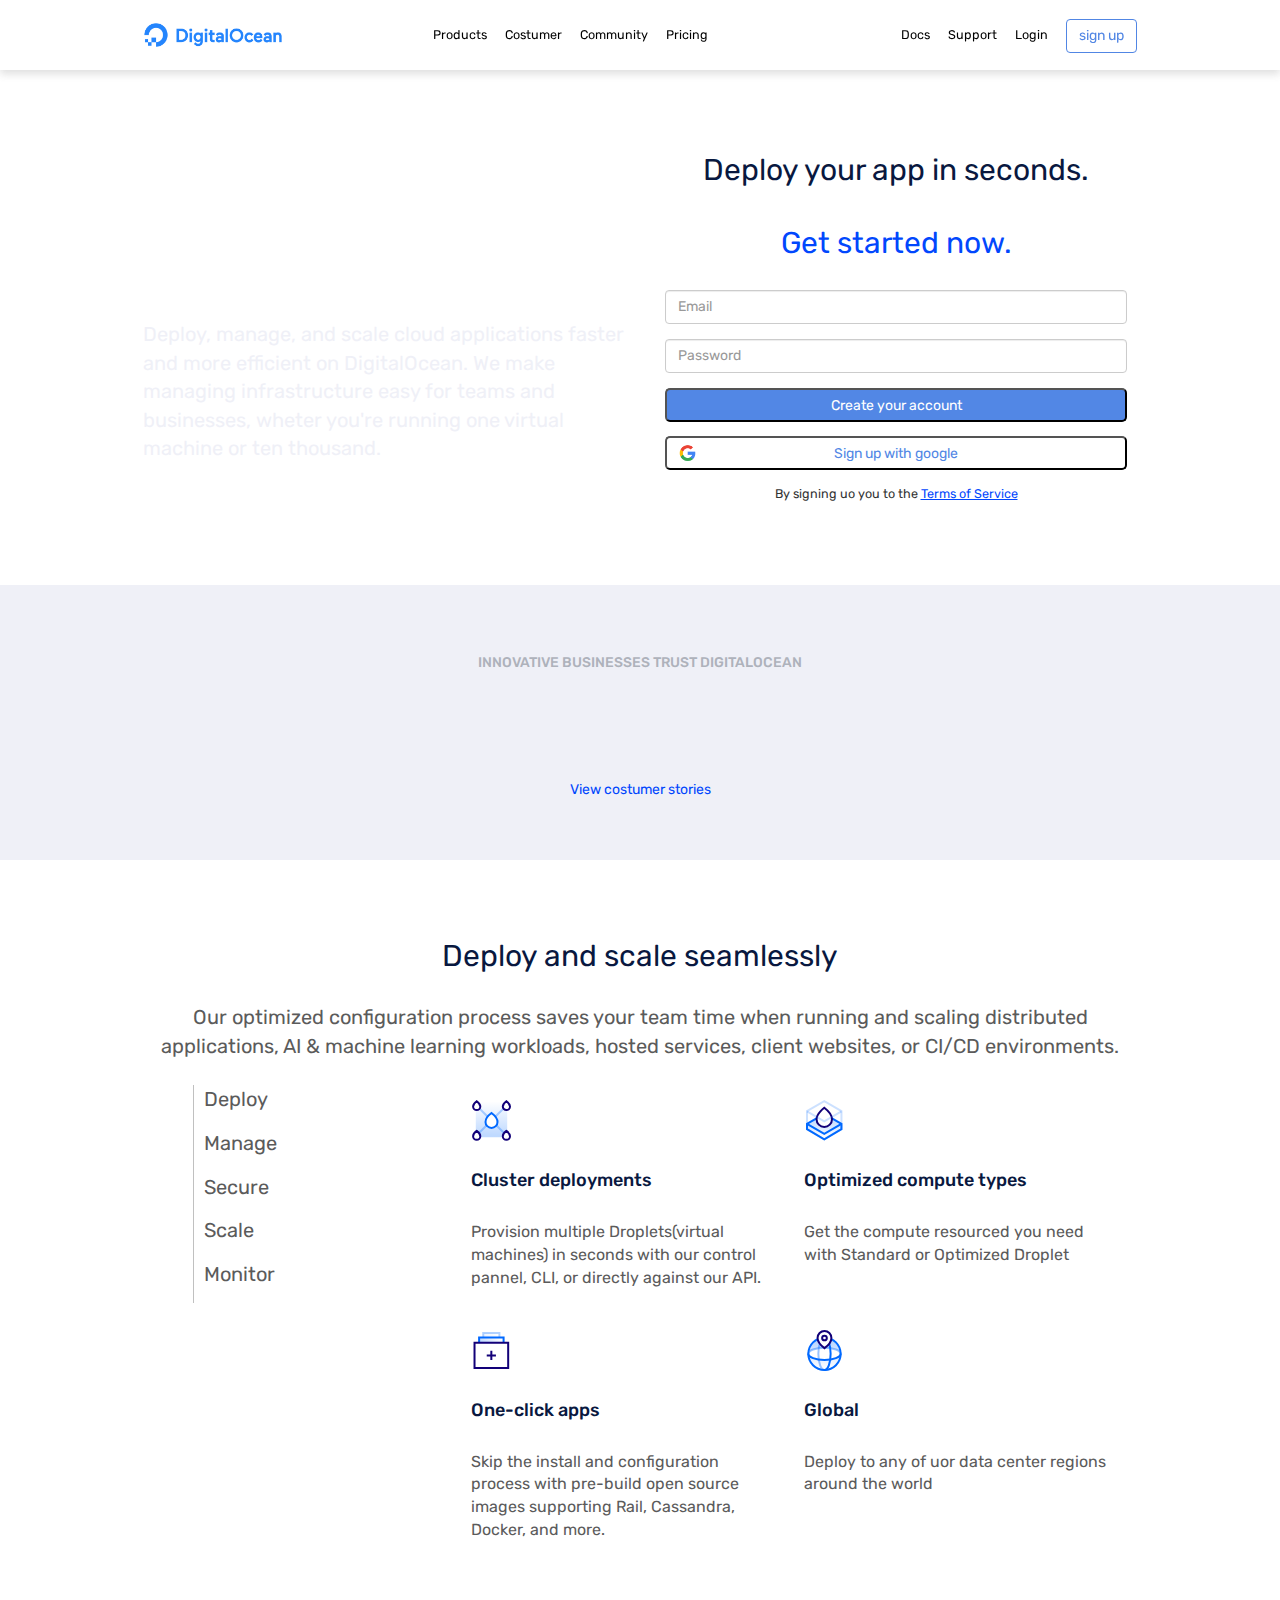
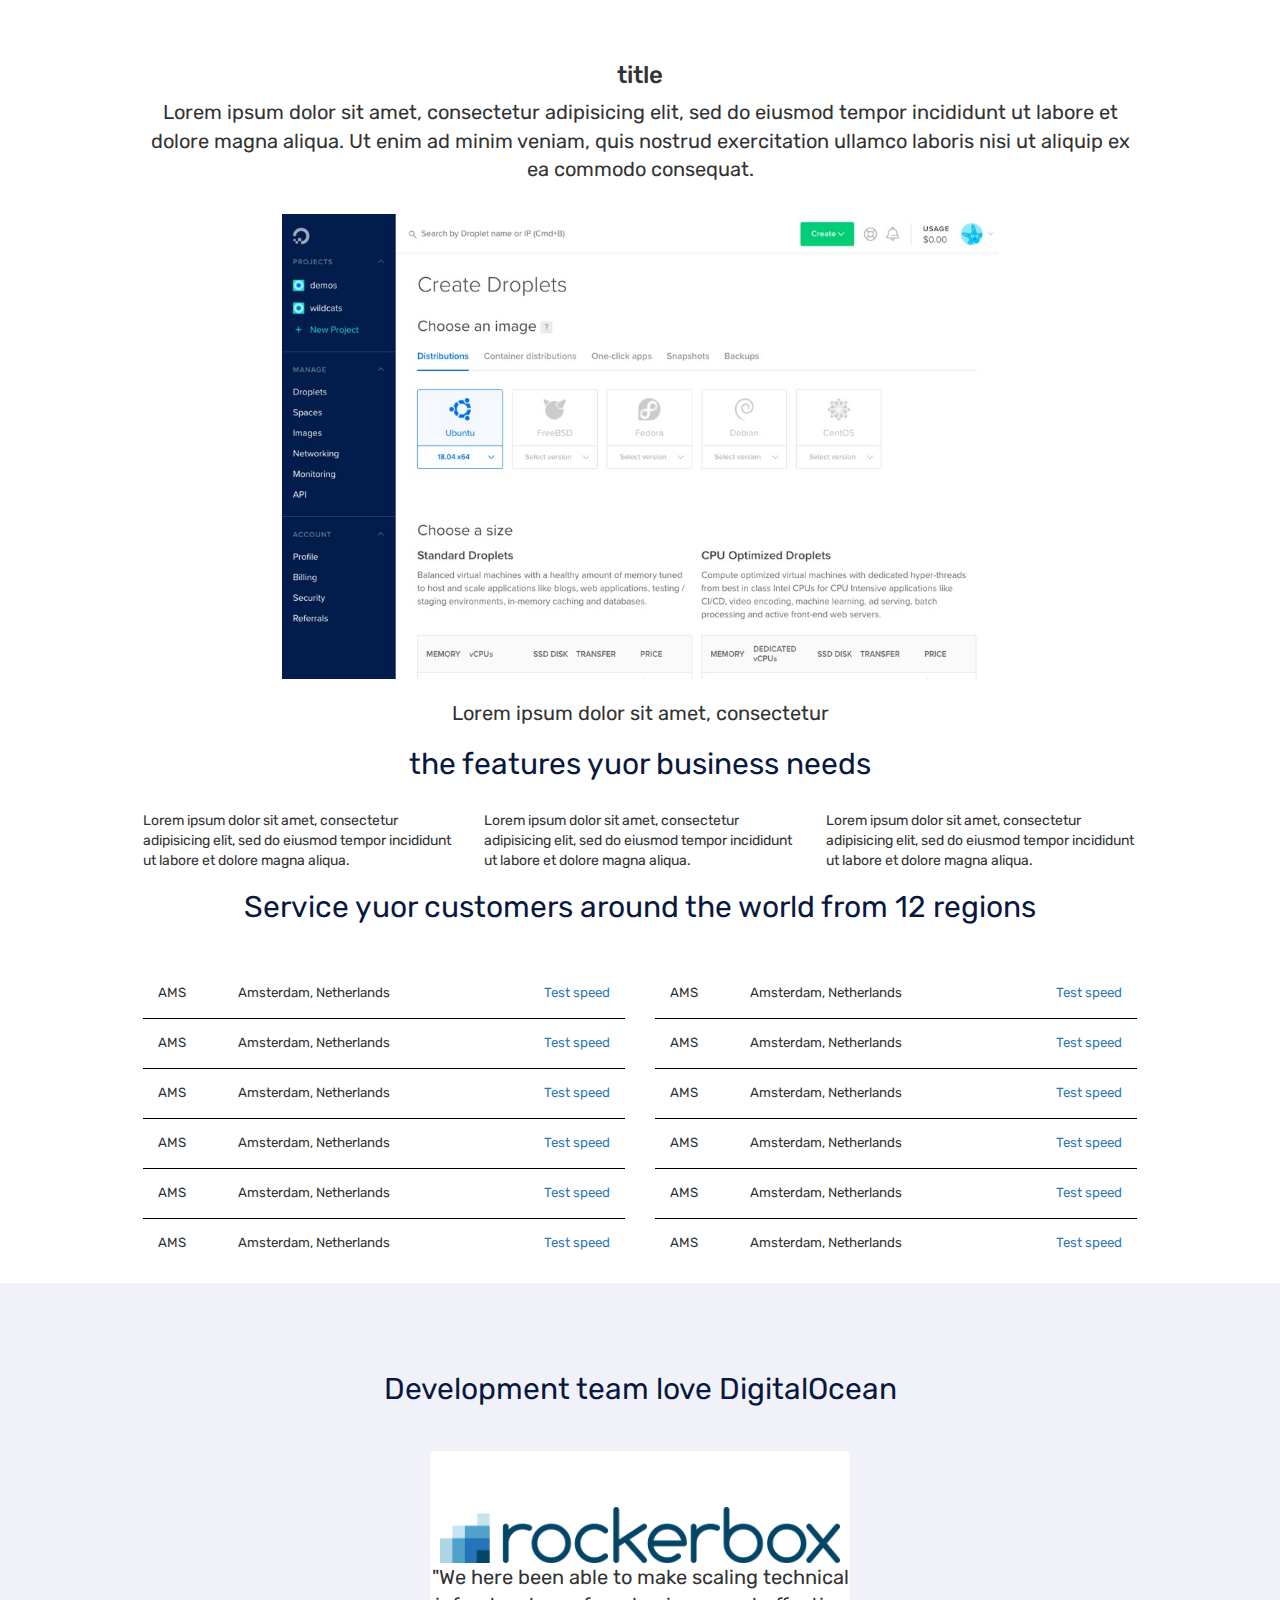
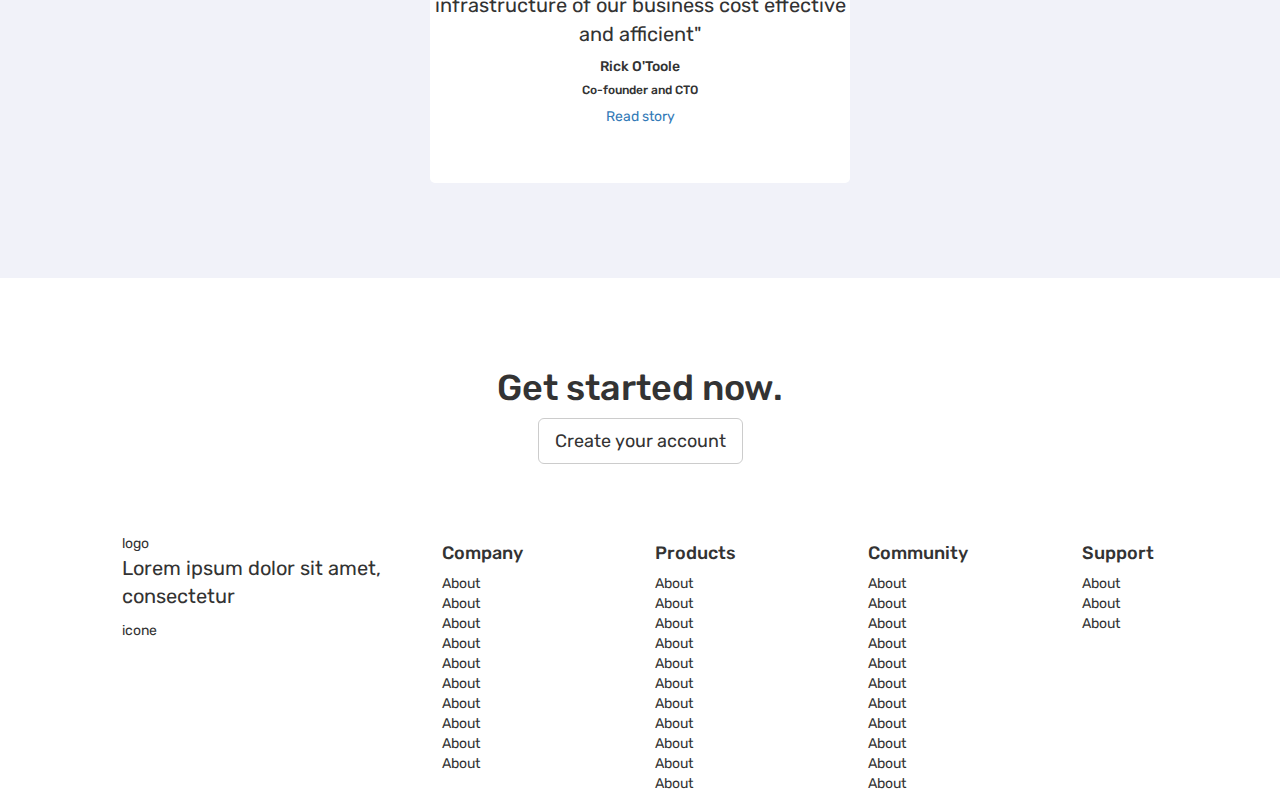
==== index.html @ 8aaf8470 "deployDef" ====
<!DOCTYPE html>
<html lang="en" dir="ltr">
  <head>
    <meta charset="utf-8">

    <!-- bootstrap -->
    <link rel="stylesheet" href="https://maxcdn.bootstrapcdn.com/bootstrap/3.3.7/css/bootstrap.min.css" integrity="sha384-BVYiiSIFeK1dGmJRAkycuHAHRg32OmUcww7on3RYdg4Va+PmSTsz/K68vbdEjh4u" crossorigin="anonymous">
    <!-- query -->
    <meta name="viewport" content="width=device-width, initial-scale=1.0">
    <!-- font -->
    <link href="https://fonts.googleapis.com/css?family=Rubik:400,500,700&display=swap" rel="stylesheet">

    <!-- font-awesom -->
    <link rel="stylesheet" href="https://cdnjs.cloudflare.com/ajax/libs/font-awesome/5.11.2/css/all.css" integrity="sha256-46qynGAkLSFpVbEBog43gvNhfrOj+BmwXdxFgVK/Kvc=" crossorigin="anonymous" />
    <!-- style -->
    <link rel="stylesheet" href="css/style.css">
    <title></title>
  </head>
  <body>

    <!-- header -->
    <header>

      <!-- navbar -->
      <div id="navbar" class="fix_navbar">
        <div class="container-fluid wrapper_lg_70">
        <div class="row nav">
          <div class="col-xs-6 col-md-2">
            <img src="img/logo.png" alt="">
          </div>
          <div class="col-xs-6 col-md-10 nav_burger">
            <div class="row">
              <div class="col-md-7 ul_left">
                <ul class="visible-md visible-lg">
                  <li><a href="">products </a><i class="fas fa-chevron-down"></i></li>
                  <li><a href="">costumer</a></li>
                  <li><a href="">community </a><i class="fas fa-chevron-down"></i></li>
                  <li><a href="">pricing</a></li>
                </ul>
              </div>
              <div class="col-lg-5 ul_right">
                <p class="hidden-md hidden-lg"><i class="fas fa-bars bars"></i></p>
                <ul class="visible-md visible-lg">
                  <li><a href="">docs</a></li>
                  <li><a href="">support </a><i class="fas fa-chevron-down"></i></li>
                  <li><a href="">login</a></li>
                  <li><button type="button" class="btn btn-default btn_nav">sign up</button></li>
                </ul>
              </div>
            </div>

          </div>
        </div>
        </div>
      </div>
      <!-- /navbar -->

      <!-- header jumbo -->
      <div id="header_top" class="jumbo">
        <div class="container-fluid wrapper_lg_70">
          <div class="row">
            <div class="col-xs-9 col-sm-6 col-lg-6 padding_10 jumbo_title">
              <h1>The simplest cloud platform for development & teams</h1>
              <p>Deploy, manage, and scale cloud applications faster and more efficient on DigitalOcean. We make managing infrastructure easy for teams and businesses, wheter you're running one virtual machine or ten thousand.</p>
            </div>
            <div class="col-xs-12 col-sm-6 col-lg-6 padding_10 jumbo_form">
              <div class="form_jumbo">
                <h2>Deploy your app in seconds.</h2>
                <h2>Get started now.</h2>
                <div class="form-group">
                  <input type="text" class="form-control" id="exampleInputEmail1" placeholder="Email">
                </div>
                <div class="form-group">
                  <input type="text" class="form-control" id="exampleInputPassword1" placeholder="Password">
                </div>
                <button type="button" class="btn_my_blue">Create your account</button>
                <button type="button" class="btn_my_white"> <img src="img/google-icon.png" alt="">Sign up with google</button>
                <p>By signing uo you to the <a href="">Terms of Service</a></p>
              </div>

              </div>
            </div>
          </div>
        </div>
      </div>
      <!-- /header jumbo -->

      <!-- header bottom -->
      <div id="header_bottom" class="header_b">
        <h5>innovative businesses trust digitalocean</h5>
        <div class="container-fluid wrapper_lg_70 header_b_loghi">
          <div class="row">
            <div class="col-xs-6 col-sm-2 img_logo"><img src="https://www.digitalocean.com/assets/media/homepage/logos/docker-bab60eeb.png" alt=""></div>
            <div class="col-xs-6 col-sm-2 img_logo"><img src="https://www.digitalocean.com/assets/media/homepage/logos/gitlab-166e2067.png" alt=""></div>
            <div class="col-xs-6 col-sm-2 img_logo"><img src="https://www.digitalocean.com/assets/media/homepage/logos/slack-e20293da.png" alt=""></div>
            <div class="col-xs-6 col-sm-2 img_logo"><img src="https://www.digitalocean.com/assets/media/homepage/logos/hashicorp-4431df79.png" alt=""></div>
            <div class="col-xs-6 col-sm-2 img_logo"><img src="https://www.digitalocean.com/assets/media/homepage/logos/wework-be6eab32.png" alt=""></div>
            <div class="col-xs-6 col-sm-2 img_logo"><img src="https://www.digitalocean.com/assets/media/homepage/logos/splunk-06b17d75.png" alt=""></div>
          </div>
        </div>
        <a href="">View costumer stories </a><i class="fas fa-chevron-right"></i>
      </div>
    </header>
    <!-- /header bottom -->
    <!-- /header -->

    <!-- main -->
    <main>

      <!-- deploy -->
      <section id="deploy" class="box_deploy wrapper_lg_70">
        <div class="title_deploy">
          <h2>Deploy and scale seamlessly</h2>
          <p>Our optimized configuration process saves your team time when running and scaling distributed applications, AI & machine learning workloads, hosted services, client websites, or CI/CD environments.</p>
        </div>
        <div class="container_my_all">
          <div class="float_icons_list">
            <ul>
              <li><a href="">Deploy</a></li>
              <li><a href="">Manage</a></li>
              <li><a href="">Secure</a></li>
              <li><a href="">Scale</a></li>
              <li><a href="">Monitor</a></li>
            </ul>
          </div>
          <div class="float_icons_right">
            <div class="container_my_all">
              <div class="col-xs-12 col-sm-6 col-md-6 icons_right">
                <img src="img/cluster-deploy.svg" alt="">
                <h4>Cluster deployments</h4>
                <p>Provision multiple Droplets(virtual machines) in seconds with our control pannel, CLI, or directly against our API.</p>
              </div>
              <div class="col-xs-12 col-sm-6 col-md-6 icons_right">
                <img src="img/optimized-compute.svg" alt="">
                <h4>Optimized compute types</h4>
                <p>Get the compute resourced you need with Standard or Optimized Droplet</p>
              </div>
            </div>
            <div class="container_my_all">
              <div class="col-xs-12 col-sm-6 col-md- icons_right">
                <img src="img/one-click.svg" alt="">
                <h4>One-click apps</h4>
                <p>Skip the install and configuration process with pre-build open source images supporting Rail, Cassandra, Docker, and more.</p>
              </div>
              <div class="col-xs-12 col-sm-6 col-md-6 icons_right">
                <img src="img/global.svg" alt="">
                <h4>Global</h4>
                <p>Deploy to any of uor data center regions around the world</p>
              </div>
            </div>

          </div>
        </div>
      </section>
      <!-- /deploy -->

      <!-- designed -->
      <section id="designed" class="box_designed wrapper_lg_70">
        <div class="title_designed">
          <h3>title</h3>
          <p>Lorem ipsum dolor sit amet, consectetur adipisicing elit, sed do eiusmod tempor incididunt ut labore et dolore magna aliqua. Ut enim ad minim veniam, quis nostrud exercitation ullamco laboris nisi ut aliquip ex ea commodo consequat.</p>
        </div>
        <div class="img_designed">
          <img src="img/screenshot-create-droplet-12336b41.jpg" alt="">
          <p>Lorem ipsum dolor sit amet, consectetur</p>
          <ul>
            <li><a href="#"><i class="far fa-circle coursor_none"></i>
              <i class="fas fa-circle coursor"></i></a></li>
            <li><a href="#"><i class="far fa-circle"></a></i></li>
            <li><a href="#"><i class="far fa-circle"></a></i></li>
            <li><a href="#"><i class="far fa-circle"></a></i></li>
          </ul>
        </div>
      </section>
      <!-- /designed -->

      <!-- features -->
      <section id="features" class="box_features">
        <div class="title_features">
          <h2>the features yuor business needs</h2>
        </div>
        <div class="container-fluid">
          <div class="row">
            <div class="col-xs-12 col-sm-4">Lorem ipsum dolor sit amet, consectetur adipisicing elit, sed do eiusmod tempor incididunt ut labore et dolore magna aliqua.</div>
            <div class="col-xs-12 col-sm-4">Lorem ipsum dolor sit amet, consectetur adipisicing elit, sed do eiusmod tempor incididunt ut labore et dolore magna aliqua.</div>
            <div class="col-xs-12 col-sm-4">Lorem ipsum dolor sit amet, consectetur adipisicing elit, sed do eiusmod tempor incididunt ut labore et dolore magna aliqua.</div>
          </div>
        </div>

      </section>
      <!-- /features -->

      <!-- service -->
      <section id="service" class="box_service">
        <div class="title_service">
          <h2>Service yuor customers around the world from 12 regions</h2>
        </div>
        <div class="container-fluid">
          <div class="row">
            <div class="col-xs-12 col-md-6 list_service">
              <div class="row country">
                <div class="col-xs-2">AMS</div>
                <div class="col-xs-5 col-md-6">Amsterdam, Netherlands</div>
                <div class="col-xs-5 col-md-4 text-right"><a href="">Test speed <i class="fas fa-chevron-right"></i></a></div>
              </div>
              <div class="row country">
                <div class="col-xs-2">AMS</div>
                <div class="col-xs-5 col-md-6">Amsterdam, Netherlands</div>
                <div class="col-xs-5 col-md-4 text-right"><a href="">Test speed <i class="fas fa-chevron-right"></i></a></div>
              </div>
              <div class="row country">
                <div class="col-xs-2">AMS</div>
                <div class="col-xs-5 col-md-6">Amsterdam, Netherlands</div>
                <div class="col-xs-5 col-md-4 text-right"><a href="">Test speed <i class="fas fa-chevron-right"></i></a></div>
              </div>
              <div class="row country">
                <div class="col-xs-2">AMS</div>
                <div class="col-xs-5 col-md-6">Amsterdam, Netherlands</div>
                <div class="col-xs-5 col-md-4 text-right"><a href="">Test speed <i class="fas fa-chevron-right"></i></a></div>
              </div>
              <div class="row country">
                <div class="col-xs-2">AMS</div>
                <div class="col-xs-5 col-md-6">Amsterdam, Netherlands</div>
                <div class="col-xs-5 col-md-4 text-right"><a href="">Test speed <i class="fas fa-chevron-right"></i></a></div>
              </div>
              <div class="row country">
                <div class="col-xs-2">AMS</div>
                <div class="col-xs-5 col-md-6">Amsterdam, Netherlands</div>
                <div class="col-xs-5 col-md-4 text-right"><a href="">Test speed <i class="fas fa-chevron-right"></i></a></div>
              </div>
            </div>
            <div class="col-xs-12 col-md-6 list_service">
              <div class="row country">
                <div class="col-xs-2">AMS</div>
                <div class="col-xs-5 col-md-6">Amsterdam, Netherlands</div>
                <div class="col-xs-5 col-md-4 text-right"><a href="">Test speed <i class="fas fa-chevron-right"></i></a></div>
              </div>
              <div class="row country">
                <div class="col-xs-2">AMS</div>
                <div class="col-xs-5 col-md-6">Amsterdam, Netherlands</div>
                <div class="col-xs-5 col-md-4 text-right"><a href="">Test speed <i class="fas fa-chevron-right"></i></a></div>
              </div>
              <div class="row country">
                <div class="col-xs-2">AMS</div>
                <div class="col-xs-5 col-md-6">Amsterdam, Netherlands</div>
                <div class="col-xs-5 col-md-4 text-right"><a href="">Test speed <i class="fas fa-chevron-right"></i></a></div>
              </div>
              <div class="row country">
                <div class="col-xs-2">AMS</div>
                <div class="col-xs-5 col-md-6">Amsterdam, Netherlands</div>
                <div class="col-xs-5 col-md-4 text-right"><a href="">Test speed <i class="fas fa-chevron-right"></i></a></div>
              </div>
              <div class="row country">
                <div class="col-xs-2">AMS</div>
                <div class="col-xs-5 col-md-6">Amsterdam, Netherlands</div>
                <div class="col-xs-5 col-md-4 text-right"><a href="">Test speed <i class="fas fa-chevron-right"></i></a></div>
              </div>
              <div class="row country">
                <div class="col-xs-2">AMS</div>
                <div class="col-xs-5 col-md-6">Amsterdam, Netherlands</div>
                <div class="col-xs-5 col-md-4 text-right"><a href="">Test speed <i class="fas fa-chevron-right"></i></a></div>
              </div>
            </div>
        </div>
      </section>
      <!-- /features -->

      <!-- development -->
      <section id="development" class="box_development">
        <div class="title_development">
          <h2>Development team love DigitalOcean</h2>
        </div>
        <div class="container_my_all rocker">
          <div class="box_rocker">
            <img src="img/rockerbox-logo.png" alt="">
            <p>"We here been able to make scaling technical infrastructure of our business cost effective and afficient"</p>
            <h5>Rick O'Toole</h5>
            <h6>Co-founder and CTO</h6>
            <a href="">Read story <i class="fas fa-chevron-right"></i></a>
          </div>
          <ul>
            <li><a href="#"><i class="far fa-circle coursor_none"></i>
              <i class="fas fa-circle coursor"></i></a></li>
            <li><a href="#"><i class="far fa-circle"></a></i></li>
            <li><a href="#"><i class="far fa-circle"></a></i></li>
          </ul>
        </div>
      </section>
      <!-- /development -->

      <!-- get -->
      <section id="get" class="box_get">
        <h1>Get started now.</h1>
        <button type="button" class="btn btn-default btn-lg">Create your account</button>
      </section>
      <!-- /get -->
    </main>
    <!-- /main -->
    <footer id="footer">
      <div class="container-fluid">
        <div class="row footer_list">
          <div class="col-xs-12 col-md-3 col-md-offset-1">
            logo
            <p>Lorem ipsum dolor sit amet, <br>consectetur</p>
            icone
          </div>
          <div class="col-xs-12 col-sm-6 col-md-2">
            <h4>company</h4>
            <ul>
              <li>About</li>
              <li>About</li>
              <li>About</li>
              <li>About</li>
              <li>About</li>
              <li>About</li>
              <li>About</li>
              <li>About</li>
              <li>About</li>
              <li>About</li>
            </ul>
          </div>
          <div class="col-xs-12 col-sm-6 col-md-2">
            <h4>products</h4>
            <ul>
              <li>About</li>
              <li>About</li>
              <li>About</li>
              <li>About</li>
              <li>About</li>
              <li>About</li>
              <li>About</li>
              <li>About</li>
              <li>About</li>
              <li>About</li>
              <li>About</li>
            </ul>
          </div>
          <div class="col-xs-12 col-sm-6 col-md-2">
            <h4>community</h4>
            <ul>
              <li>About</li>
              <li>About</li>
              <li>About</li>
              <li>About</li>
              <li>About</li>
              <li>About</li>
              <li>About</li>
              <li>About</li>
              <li>About</li>
              <li>About</li>
              <li>About</li>
            </ul>
          </div>
          <div class="col-xs-12 col-sm-6 col-md-2">
            <h4>support</h4>
            <ul>
              <li>About</li>
              <li>About</li>
              <li>About</li>

            </ul>
          </div>
        </div>
      </div>


    </footer>
    <!-- /footer -->



  </body>
</html>
---- css/style.css ----
body {
  margin-top: 70px;
  font-family: Rubik;
}
h2 {
  padding-bottom: 20px;
  font-weight: 400;
  color: #09183f;
}
p {
  font-size: 1.429em;
}
a:hover {
  text-decoration: none;
}
[class*="title_"] {
  padding: 0 15px;
  text-align: center;
}
.container_my_all {
  width: 100%;
  padding: 15px;
}
.container_my_all::after {
  content: '';
  display: table;
  clear: both;
}
[class*="float_"]{
  float: left;
}
ul {
  list-style: none;
}
.
input[type=text]:focus {
  box-shadow: none;
}
button[type=button]:focus {
  box-shadow: none;
  outline: none;
}
[class*="btn_my_"] {
  width: 100%;
  height: 2.429em;
  margin-bottom: 1.071em;
  padding: 0.429em 0.857em;
  border-radius: 0.357em;
  background-color: yellow;
}

/* navbar */
.fix_navbar {
  position: fixed;
  width: 100%;
  top: 0;
  right: 0;
  height: 70px;
  line-height: 70px;
  z-index: 7;
  background-color: #ffffff;
  box-shadow: 0px 4px 8px 0px rgba(97,97,97,0.2);
}
.nav img {
  width: 10em;
}
.nav_burger {
  text-align: right;
  font-size: 0.9em;
}

.ul_left {
  text-align: center;
}
.ul_right .bars {
  vertical-align: middle;
  font-size: 2em;
  color: #5186e4;
}
.ul_right ul {
  padding-left: 0px;
  text-align: right;
}
.nav_burger ul li {
  display: inline;
  padding-left: 10px;
  text-transform: capitalize;
  color: #000;
}
.nav_burger ul li a {
  padding-right: 5px;
  color: #000;
}
.nav_burger ul li a:hover {
  color: #5186e4;
}
.btn_nav {
  border: 1px solid #5186e4;
  color: #5186e4;
}
.btn_nav:hover {
  border: 1px solid #5186e4;
  background-color: #5186e4;
  color: #fff;
}

/* jumbo */
.jumbo {
  margin-top: 70px;
  padding: 4.286em 0;
  background-image: url(https://www.digitalocean.com/assets/media/homepage/bg-home-1-d54581d7.jpg);
  background-size: cover;
  background-repeat: no-repeat;
  background-repeat: none;
}
.jumbo_title {
  padding: 2em 1.071em;
}
.jumbo_title h1 {
  font-size: 2.857em;
  font-weight: 700;
  color: #fff;
}
.jumbo_title p {
  color: #eff0f7;
}
.form_jumbo {
  width: 100%;
  margin: 0 auto;
  padding: 0.250em 0.714em;
  border-radius: 0.357em;
  background-color: #fff;
  text-align: center;
}
.form_jumbo h2:nth-child(2) {
  color: #0147fd;
}
.btn_my_blue {
  background-color: #5287e5;
  color: #FFF;
}
.btn_my_white {
  position: relative;
  background-color: #FFF;
  color: #5287e5;
}
.btn_my_white img {
  position: absolute;
  width: 1.2em;
  top: 50%;
  left: 0;
  transform: translateY(-50%);
  margin-left: 0.857em;
}
.form_jumbo p {
  margin-bottom: 1.429em;
  font-size: 0.9em;
}
.form_jumbo p a {
  color: #0147fd;
  text-decoration: underline;
}
.form_jumbo p a:hover {
  color: #09183f;
}

/* header bottom */
.header_b {
  padding: 60px 0;
  text-align: center;
  background-color: #eff0f7;
}
.header_b h5 {
  text-transform: uppercase;
  color: #aeb2bb;
}
.header_b i {
  font-size: 0.9em;
  color: #0147fd;
}
.header_b a {
  color: #0147fd;
}
.header_b_loghi .img_logo{
  line-height: 100px;
  vertical-align: middle;
}
.header_b_loghi img {
  max-width: 100%;
  vertical-align: middle;
 }


/* deloy */
.box_deploy {
  padding: 60px 0;
  color: #5b5b5b;
}
.float_icons_list {
  float: left;
  width: 30%;
}
.float_icons_right {
  float: left;
  width: 70%;
  font-size: 0.8em;
}
.float_icons_list ul {
  padding-left: 10px;
  border-left: 1px solid silver;
}
.float_icons_list ul li {
  padding-bottom: 15px;
  font-size: 1.429em;
}
.float_icons_list ul li a {
  color: #5b5b5b;
}
.float_icons_right h4 {
  padding: 20px 0;
  color: #09183f;
}

/* designed */
.img_designed {
  text-align: center;
}
.img_designed img {
  width: 90%;
  padding: 20px 0;
}
.img_designed ul li,
.rocker ul li {
  display: inline;
}
.img_designed ul li a .coursor,
.rocker ul li a .coursor {
  display: none;
}
.img_designed ul li a .coursor_none:hover,
.rocker ul li a .coursor_none:hover{
  display: none;
}
.img_designed ul li a .coursor:hover,
.rocker ul li a .coursor:hover{

}
/* service */
.list_service {
  padding: 15px 30px;
}
.list_service .country {
  padding: 15px 0;
}
.list_service .country:not(:last-child) {
  border-bottom: 1px solid #000;
}

/* development */
.box_development {
  padding: 5em 0;
  background-color: #f1f2f9;
}
.rocker {
  text-align: center;
}
.box_rocker {
  width: 30em;
  margin: 0 auto;
  padding: 4em 0;
  text-align: center;
  border-radius: 5px;
  background-color: #fff;
}
.box_rocker img{
  width: 100%;
  padding: 0 10px;
}

/* get */
.box_get {
  padding:5em 0;
  text-align: center;
}

/* footer */
.footer_list ul {
  padding-left: 0;
}
.footer_list h4 {
  text-transform: capitalize;
}

/* query */
@media screen and (max-width: 1200px) {
  .header_b_loghi img {
    width: 75%;
   }
}
@media screen and (min-width: 992px) {
  .wrapper_lg_70,
  .box_features,
  .box_service {
    width: 80%;
    margin: 0 auto;
  }

  .wrapper_lg_60 {
    width: 60%;
    margin: 0 auto;
  }
  .wrapper_lg_90 {
    width: 90%;
    margin: 0 auto;
  }
  .img_designed img {
    width: 70%;
  }
  .list_service {
    font-size: 0.95em;
  }
  .header_b_loghi img {
    width: 85%;
   }


}
}
@media screen and (max-width: 992px) and (min-width: 768px) {
  [class*="title_"] {
    padding: 15px 0;
  }
  .float_icons_list ul {
    margin-left: 20%;
  }
  .img_designed img {
    width: 80%;
  }

}
@media screen and (min-width: 768px) {
  .float_icons_list {
    padding-left: 50px;
  }
}
@media screen and (max-width: 768px) {
  [class*="float_icons_"] {
    float: none;
    width: 100%;
  }
  .img_logo img {
    width: 11.5em;
   }
   .float_icons_right .container_my_all,
   .icons_right {
     padding-left: 0;
    }



}
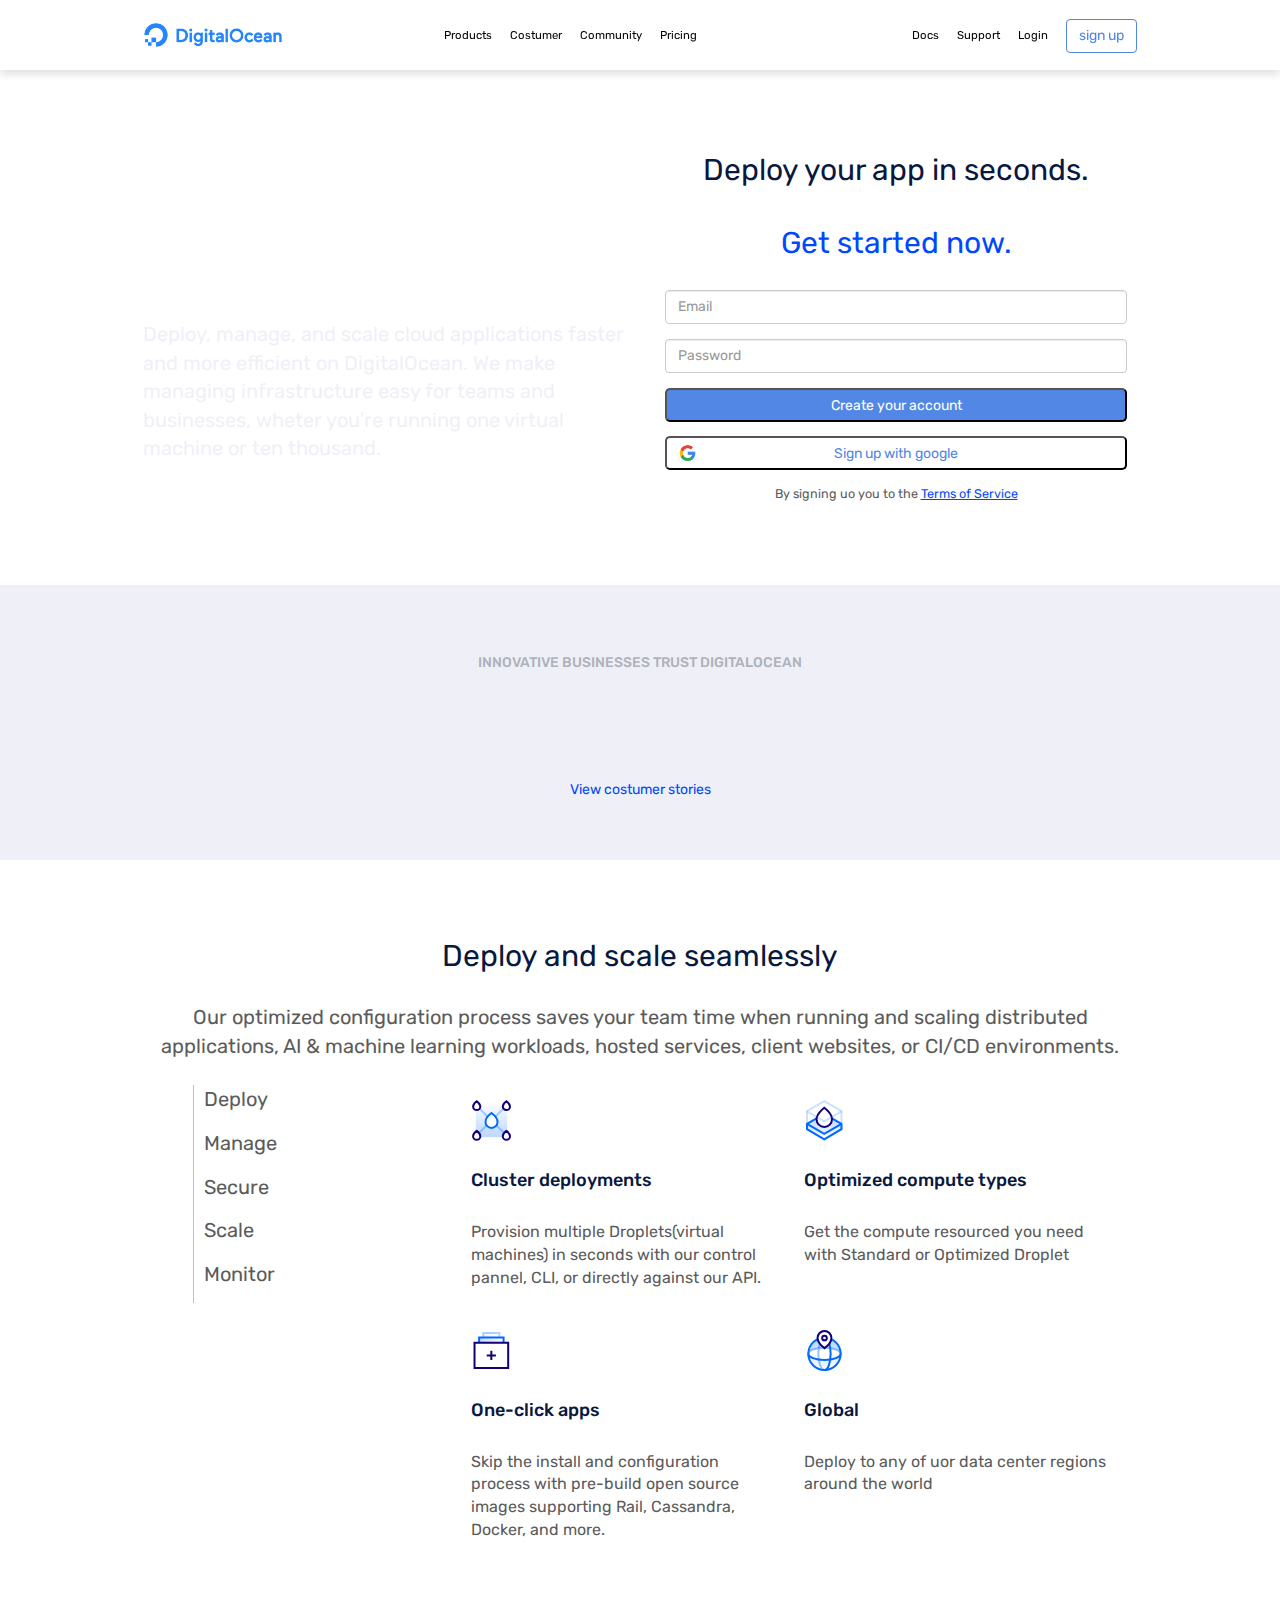
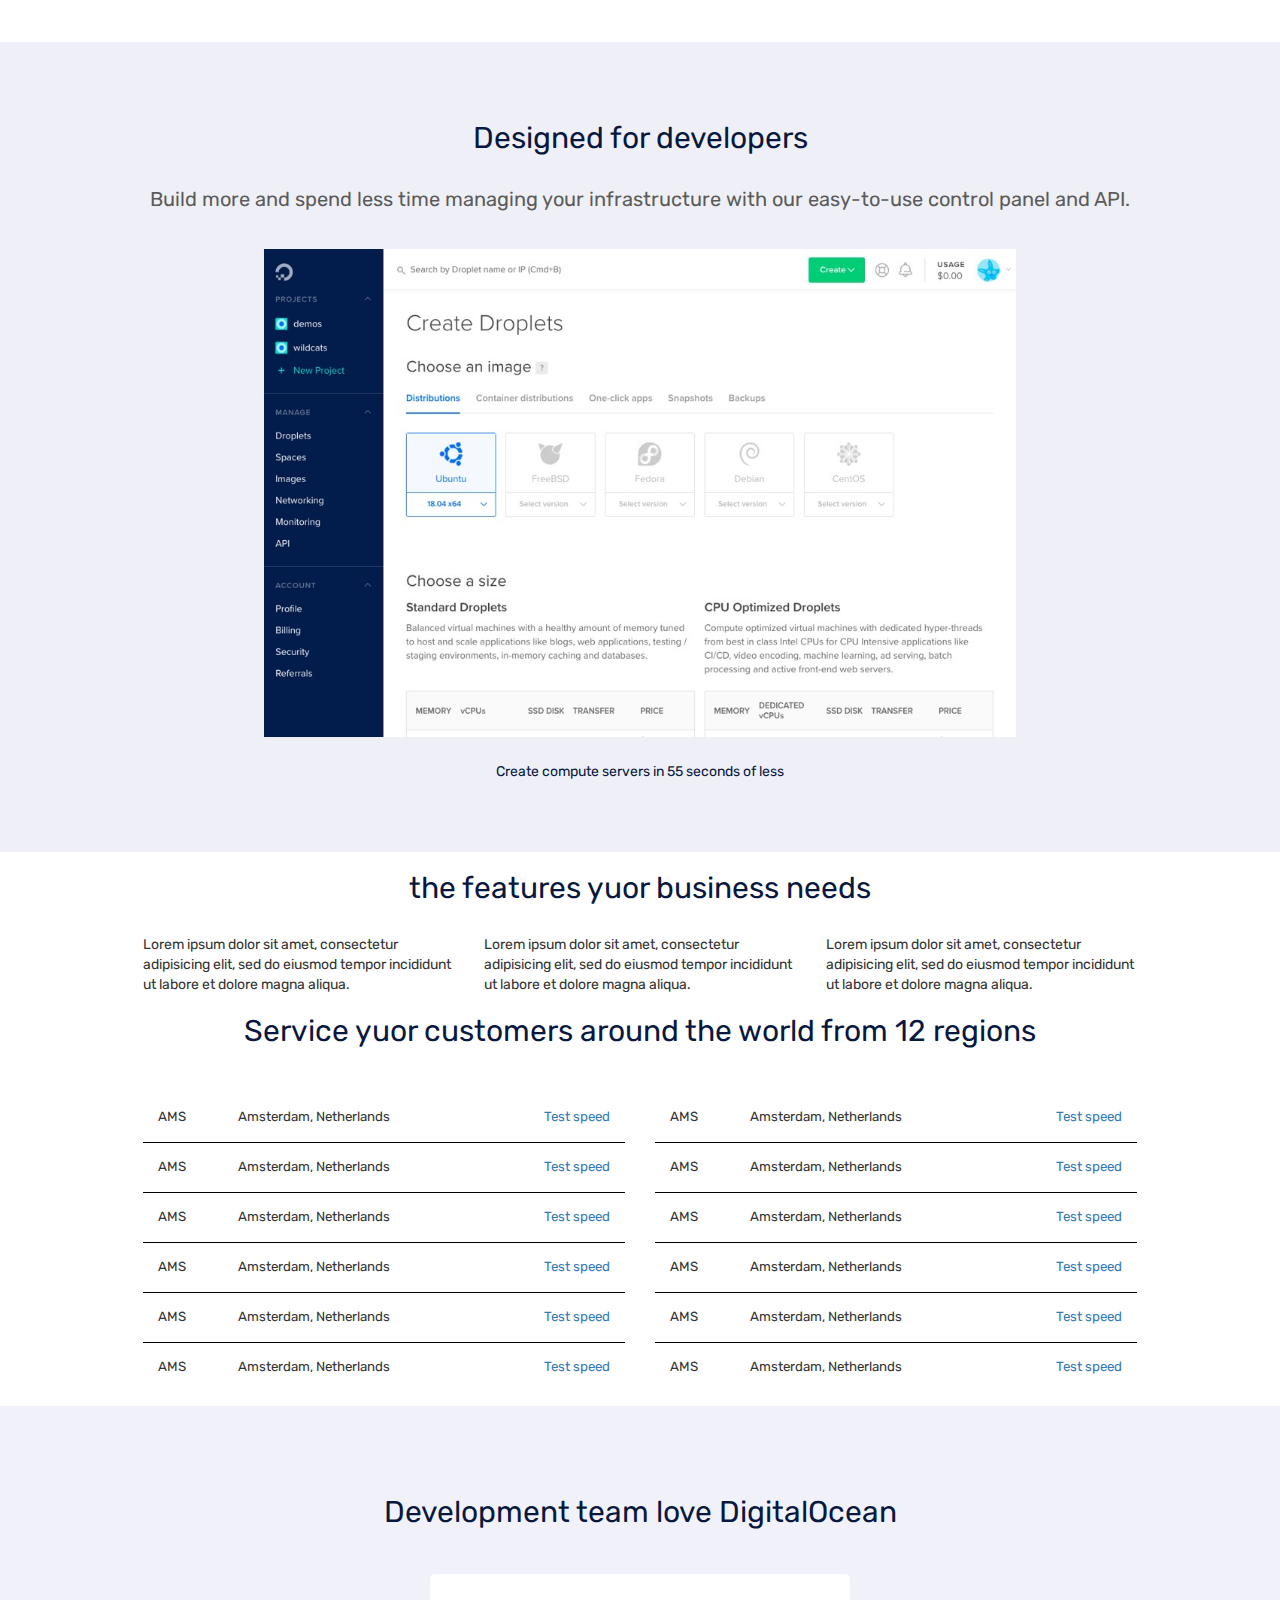
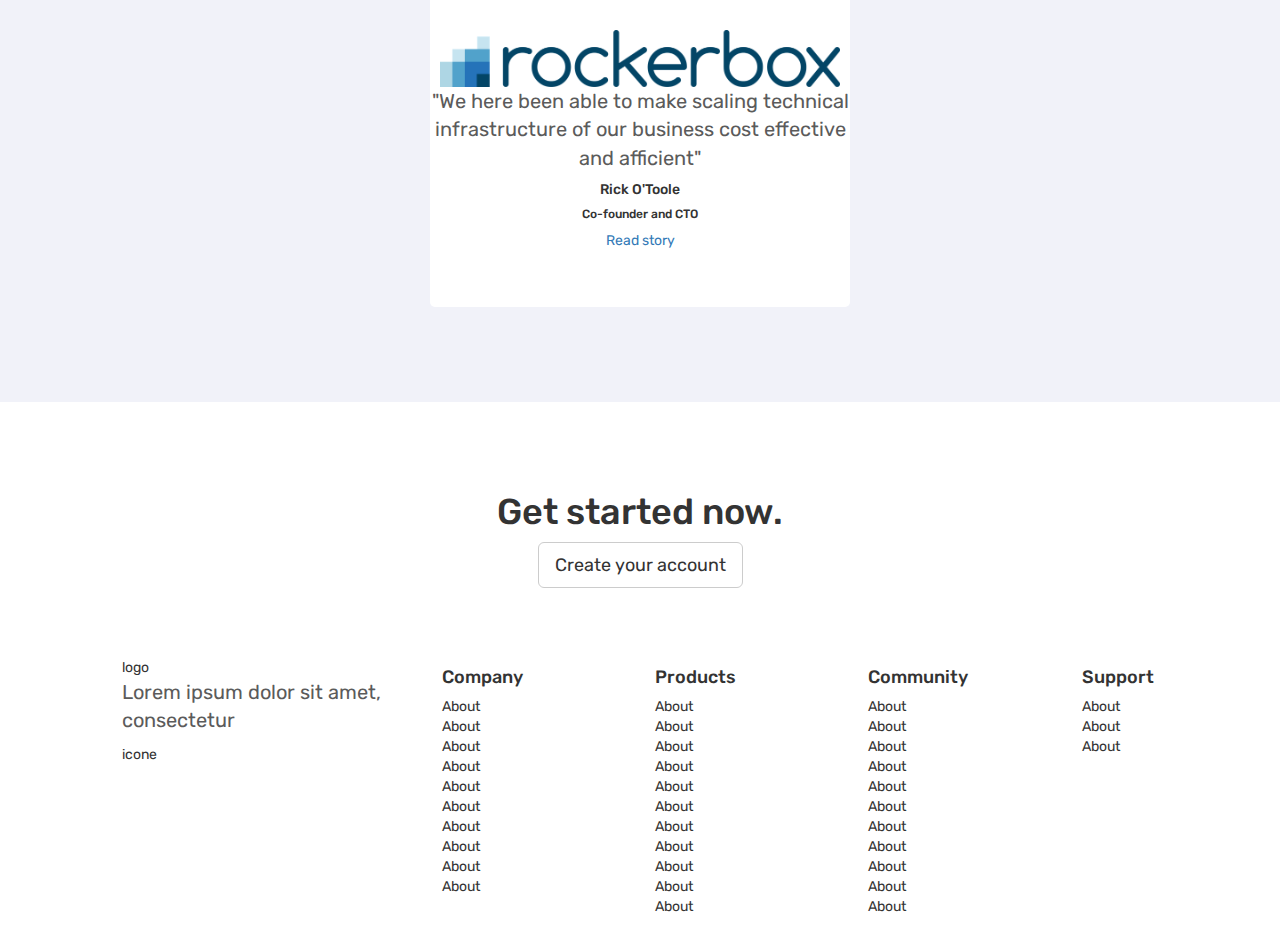
==== commit 9e6bbf1e: "designedDef" ====
--- a/index.html
+++ b/index.html
@@ -155,14 +155,14 @@
       <!-- /deploy -->
 
       <!-- designed -->
-      <section id="designed" class="box_designed wrapper_lg_70">
+      <section id="designed" class="box_designed">
         <div class="title_designed">
-          <h3>title</h3>
-          <p>Lorem ipsum dolor sit amet, consectetur adipisicing elit, sed do eiusmod tempor incididunt ut labore et dolore magna aliqua. Ut enim ad minim veniam, quis nostrud exercitation ullamco laboris nisi ut aliquip ex ea commodo consequat.</p>
+          <h2>Designed for developers</h2>
+          <p>Build more and spend less time managing your infrastructure with our easy-to-use control panel and API.</p>
         </div>
         <div class="img_designed">
-          <img src="img/screenshot-create-droplet-12336b41.jpg" alt="">
-          <p>Lorem ipsum dolor sit amet, consectetur</p>
+          <i class="fas fa-chevron-left arrow"></i><img src="img/screenshot-create-droplet-12336b41.jpg" alt=""><i class="fas fa-chevron-right arrow"></i>
+          <p>Create compute servers in 55 seconds of less</p>
           <ul>
             <li><a href="#"><i class="far fa-circle coursor_none"></i>
               <i class="fas fa-circle coursor"></i></a></li>
--- a/css/style.css
+++ b/css/style.css
@@ -10,6 +10,7 @@
 }
 p {
   font-size: 1.429em;
+  color: #5b5b5b;
 }
 a:hover {
   text-decoration: none;
@@ -85,6 +86,7 @@
 .nav_burger ul li {
   display: inline;
   padding-left: 10px;
+  font-size: 0.9em;
   text-transform: capitalize;
   color: #000;
 }
@@ -223,12 +225,23 @@
 }
 
 /* designed */
+.box_designed {
+  padding: 60px 0;
+  background-color: #eff0f7;
+}
 .img_designed {
   text-align: center;
 }
 .img_designed img {
   width: 90%;
-  padding: 20px 0;
+  padding: 25px 0;
+}
+.img_designed p {
+  font-size: 1em;
+  color: #09183f;
+}
+.img_designed .arrow {
+  display: none;
 }
 .img_designed ul li,
 .rocker ul li {
@@ -244,7 +257,7 @@
 }
 .img_designed ul li a .coursor:hover,
 .rocker ul li a .coursor:hover{
-
+  display: contents;
 }
 /* service */
 .list_service {
@@ -305,7 +318,6 @@
     width: 80%;
     margin: 0 auto;
   }
-
   .wrapper_lg_60 {
     width: 60%;
     margin: 0 auto;
@@ -314,9 +326,6 @@
     width: 90%;
     margin: 0 auto;
   }
-  .img_designed img {
-    width: 70%;
-  }
   .list_service {
     font-size: 0.95em;
   }
@@ -334,15 +343,23 @@
   .float_icons_list ul {
     margin-left: 20%;
   }
-  .img_designed img {
-    width: 80%;
-  }
 
 }
 @media screen and (min-width: 768px) {
   .float_icons_list {
     padding-left: 50px;
   }
+  .img_designed img {
+    width: 65%;
+    padding-left: 40px;
+    padding-right: 40px;
+  }
+  .img_designed .arrow {
+    display: contents ;
+    font-size: 2em;
+    color: #09183f;
+  }
+
 }
 @media screen and (max-width: 768px) {
   [class*="float_icons_"] {
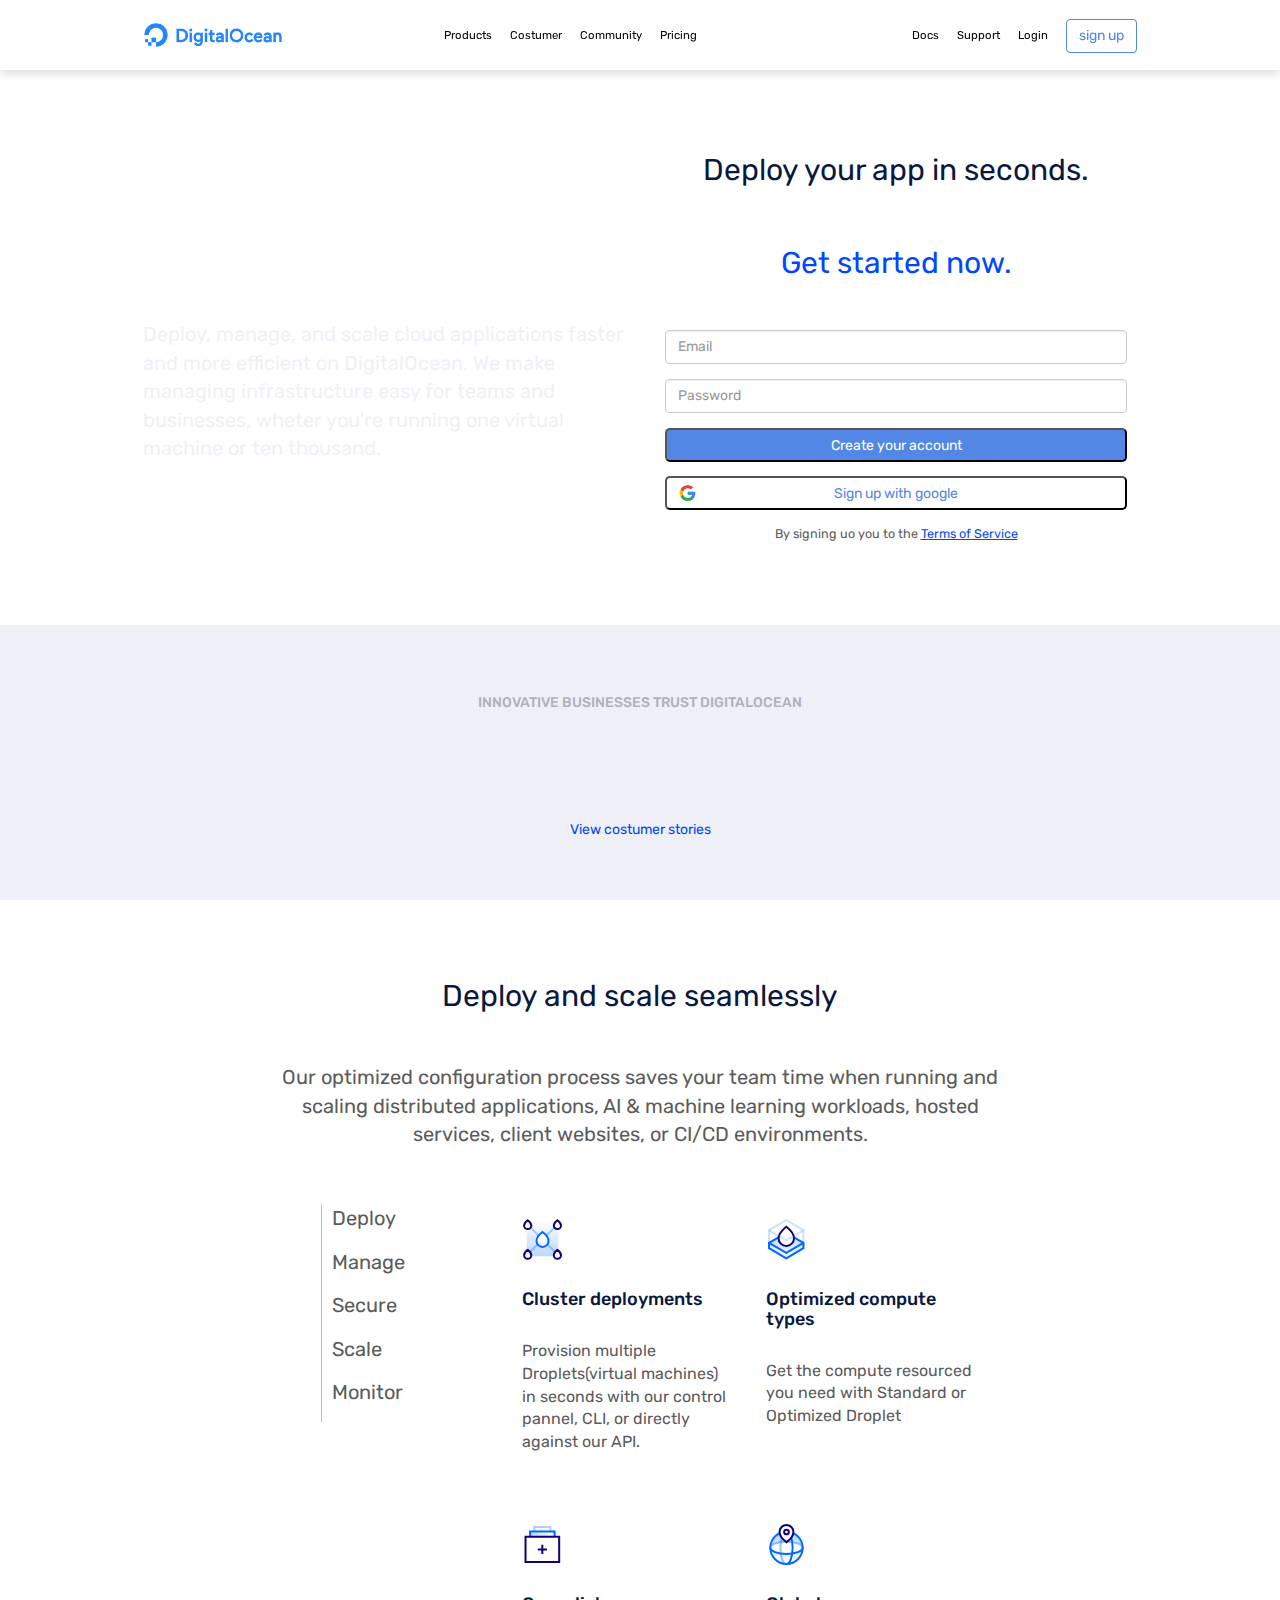
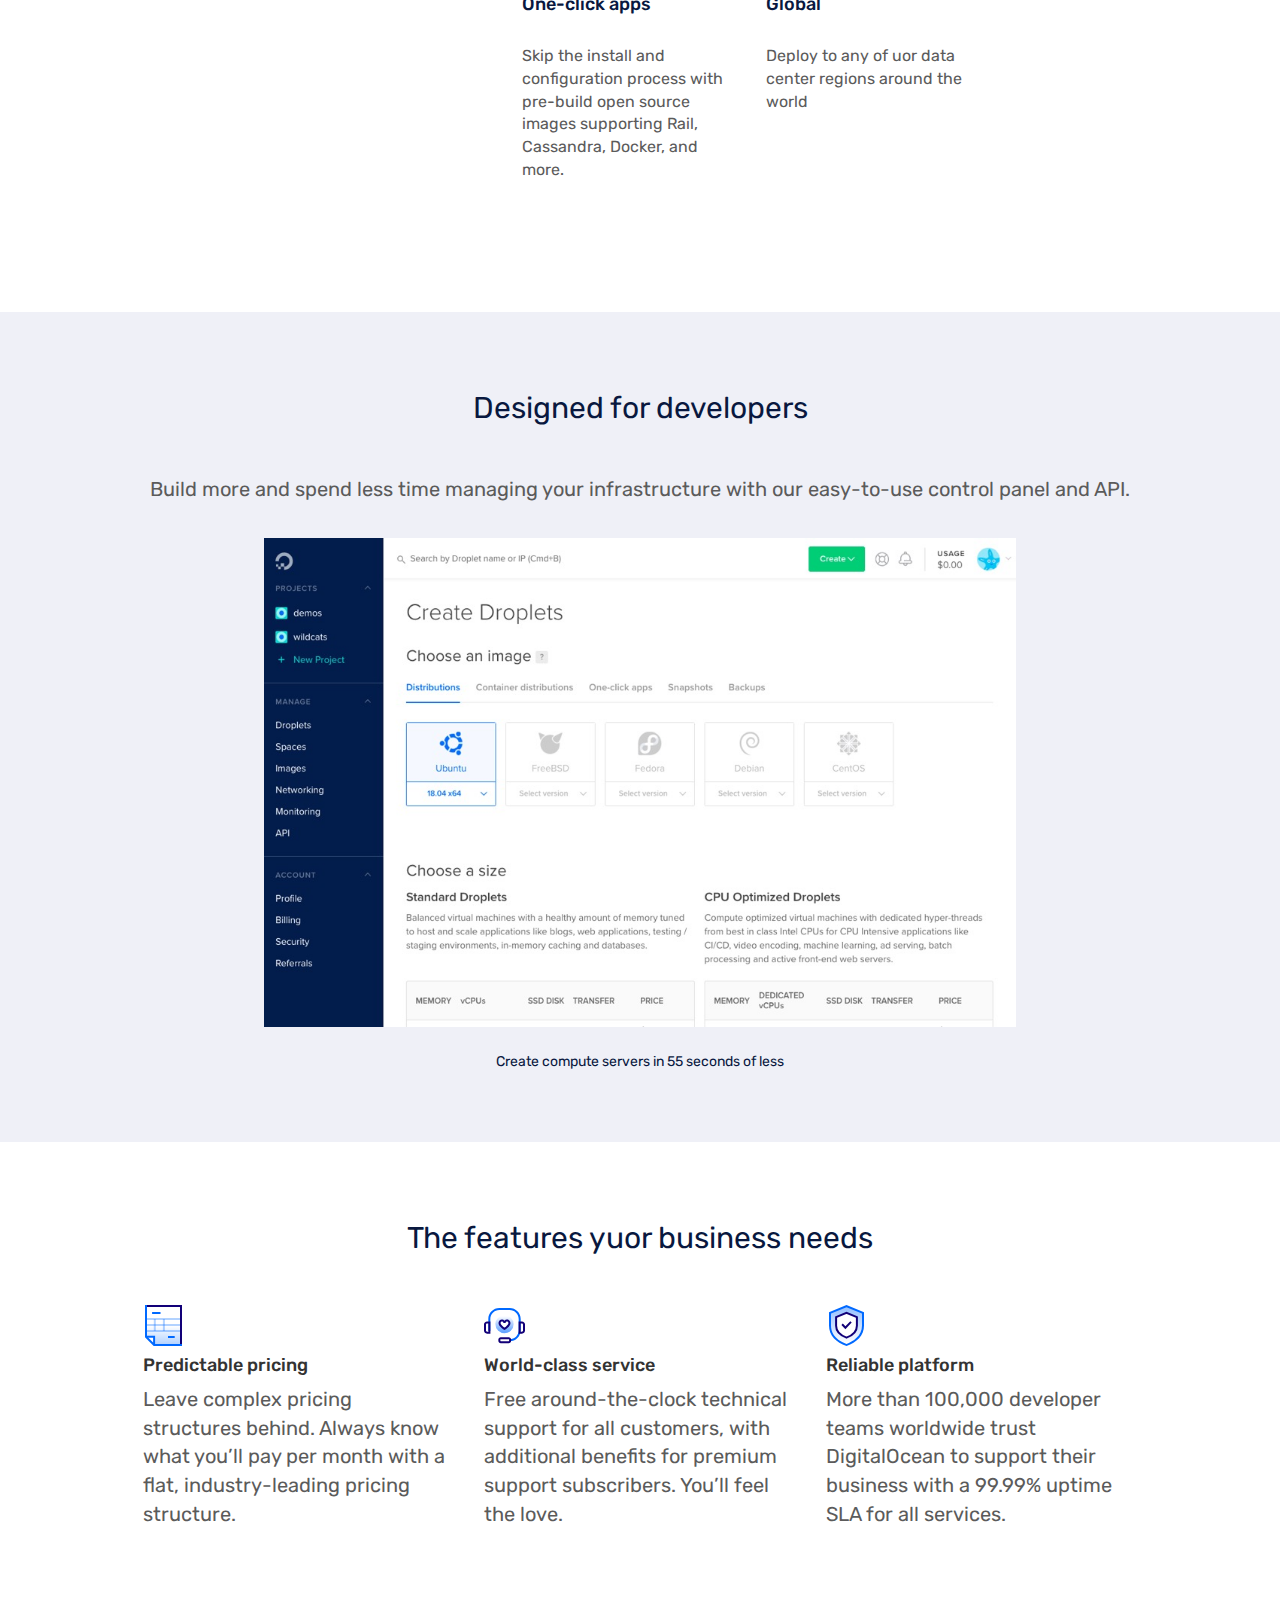
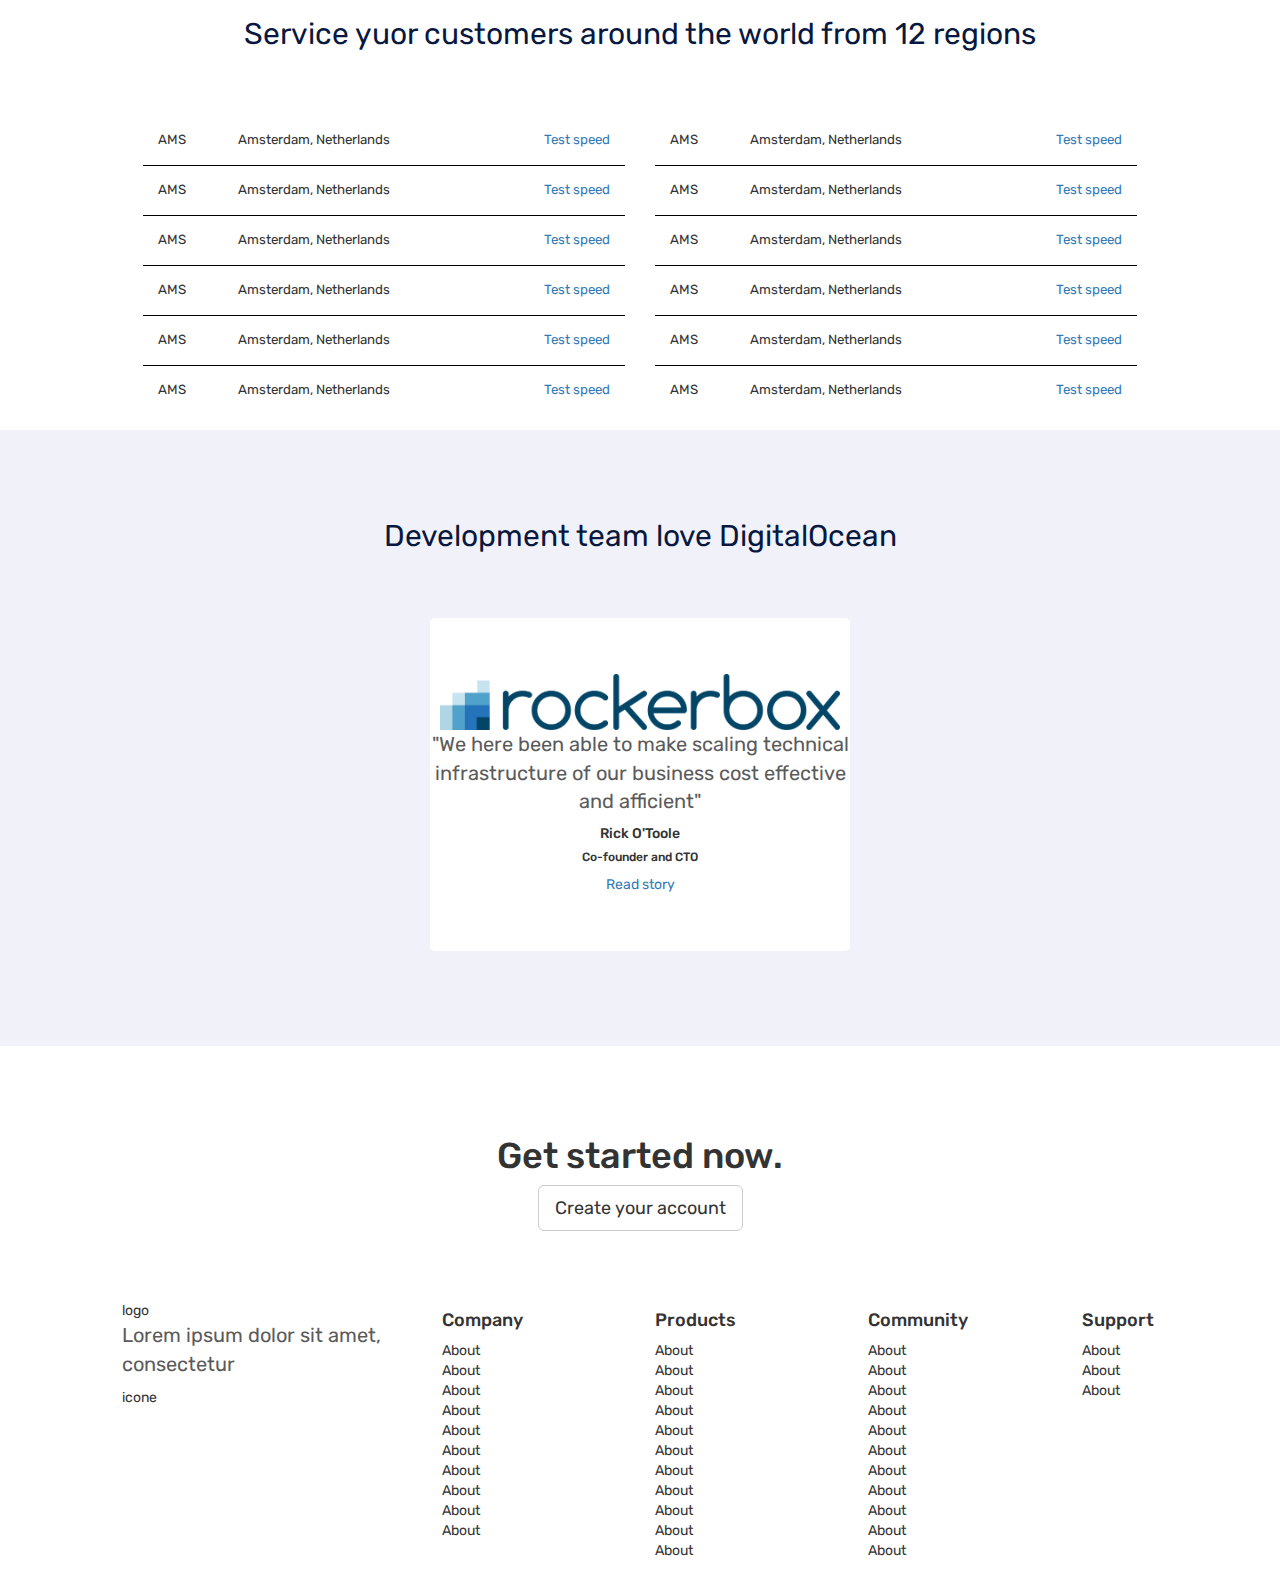
==== commit f403952c: "featuresDef" ====
--- a/index.html
+++ b/index.html
@@ -108,7 +108,7 @@
     <main>
 
       <!-- deploy -->
-      <section id="deploy" class="box_deploy wrapper_lg_70">
+      <section id="deploy" class="box_deploy wrapper_lg_60">
         <div class="title_deploy">
           <h2>Deploy and scale seamlessly</h2>
           <p>Our optimized configuration process saves your team time when running and scaling distributed applications, AI & machine learning workloads, hosted services, client websites, or CI/CD environments.</p>
@@ -164,8 +164,7 @@
           <i class="fas fa-chevron-left arrow"></i><img src="img/screenshot-create-droplet-12336b41.jpg" alt=""><i class="fas fa-chevron-right arrow"></i>
           <p>Create compute servers in 55 seconds of less</p>
           <ul>
-            <li><a href="#"><i class="far fa-circle coursor_none"></i>
-              <i class="fas fa-circle coursor"></i></a></li>
+            <li><a href="#"><i class="fas fa-circle"></i></a></li>
             <li><a href="#"><i class="far fa-circle"></a></i></li>
             <li><a href="#"><i class="far fa-circle"></a></i></li>
             <li><a href="#"><i class="far fa-circle"></a></i></li>
@@ -177,13 +176,26 @@
       <!-- features -->
       <section id="features" class="box_features">
         <div class="title_features">
-          <h2>the features yuor business needs</h2>
+          <h2>The features yuor business needs</h2>
         </div>
         <div class="container-fluid">
           <div class="row">
-            <div class="col-xs-12 col-sm-4">Lorem ipsum dolor sit amet, consectetur adipisicing elit, sed do eiusmod tempor incididunt ut labore et dolore magna aliqua.</div>
-            <div class="col-xs-12 col-sm-4">Lorem ipsum dolor sit amet, consectetur adipisicing elit, sed do eiusmod tempor incididunt ut labore et dolore magna aliqua.</div>
-            <div class="col-xs-12 col-sm-4">Lorem ipsum dolor sit amet, consectetur adipisicing elit, sed do eiusmod tempor incididunt ut labore et dolore magna aliqua.</div>
+            <div class="col-xs-12 col-sm-4">
+              <img src="img/pred-pricing.svg" alt="">
+              <h4>Predictable pricing</h4>
+              <p>Leave complex pricing structures behind. Always know what you’ll pay per month with a flat, industry-leading pricing structure.</p>
+            </div>
+            <div class="col-xs-12 col-sm-4">
+              <img src="img/world-class.svg" alt="">
+              <h4>World-class service</h4>
+              <p>Free around-the-clock technical support for all customers, with additional benefits for premium support subscribers. You’ll feel the love.</p>
+            </div>
+            <div class="col-xs-12 col-sm-4">
+              <img src="img/reliable-platform.svg" alt="">
+              <h4>Reliable platform</h4>
+              <p>More than 100,000 developer teams worldwide trust DigitalOcean to support their business with a 99.99% uptime SLA for all services.</p>
+            </div>
+
           </div>
         </div>
 
--- a/css/style.css
+++ b/css/style.css
@@ -4,7 +4,7 @@
   font-family: Rubik;
 }
 h2 {
-  padding-bottom: 20px;
+  padding-bottom: 40px;
   font-weight: 400;
   color: #09183f;
 }
@@ -199,6 +199,9 @@
   padding: 60px 0;
   color: #5b5b5b;
 }
+.box_deploy p {
+  margin-bottom: 40px;
+}
 .float_icons_list {
   float: left;
   width: 30%;
@@ -247,18 +250,12 @@
 .rocker ul li {
   display: inline;
 }
-.img_designed ul li a .coursor,
-.rocker ul li a .coursor {
-  display: none;
-}
-.img_designed ul li a .coursor_none:hover,
-.rocker ul li a .coursor_none:hover{
-  display: none;
-}
-.img_designed ul li a .coursor:hover,
-.rocker ul li a .coursor:hover{
-  display: contents;
-}
+/* features */
+.box_features{
+  padding: 60px 0;
+
+}
+
 /* service */
 .list_service {
   padding: 15px 30px;
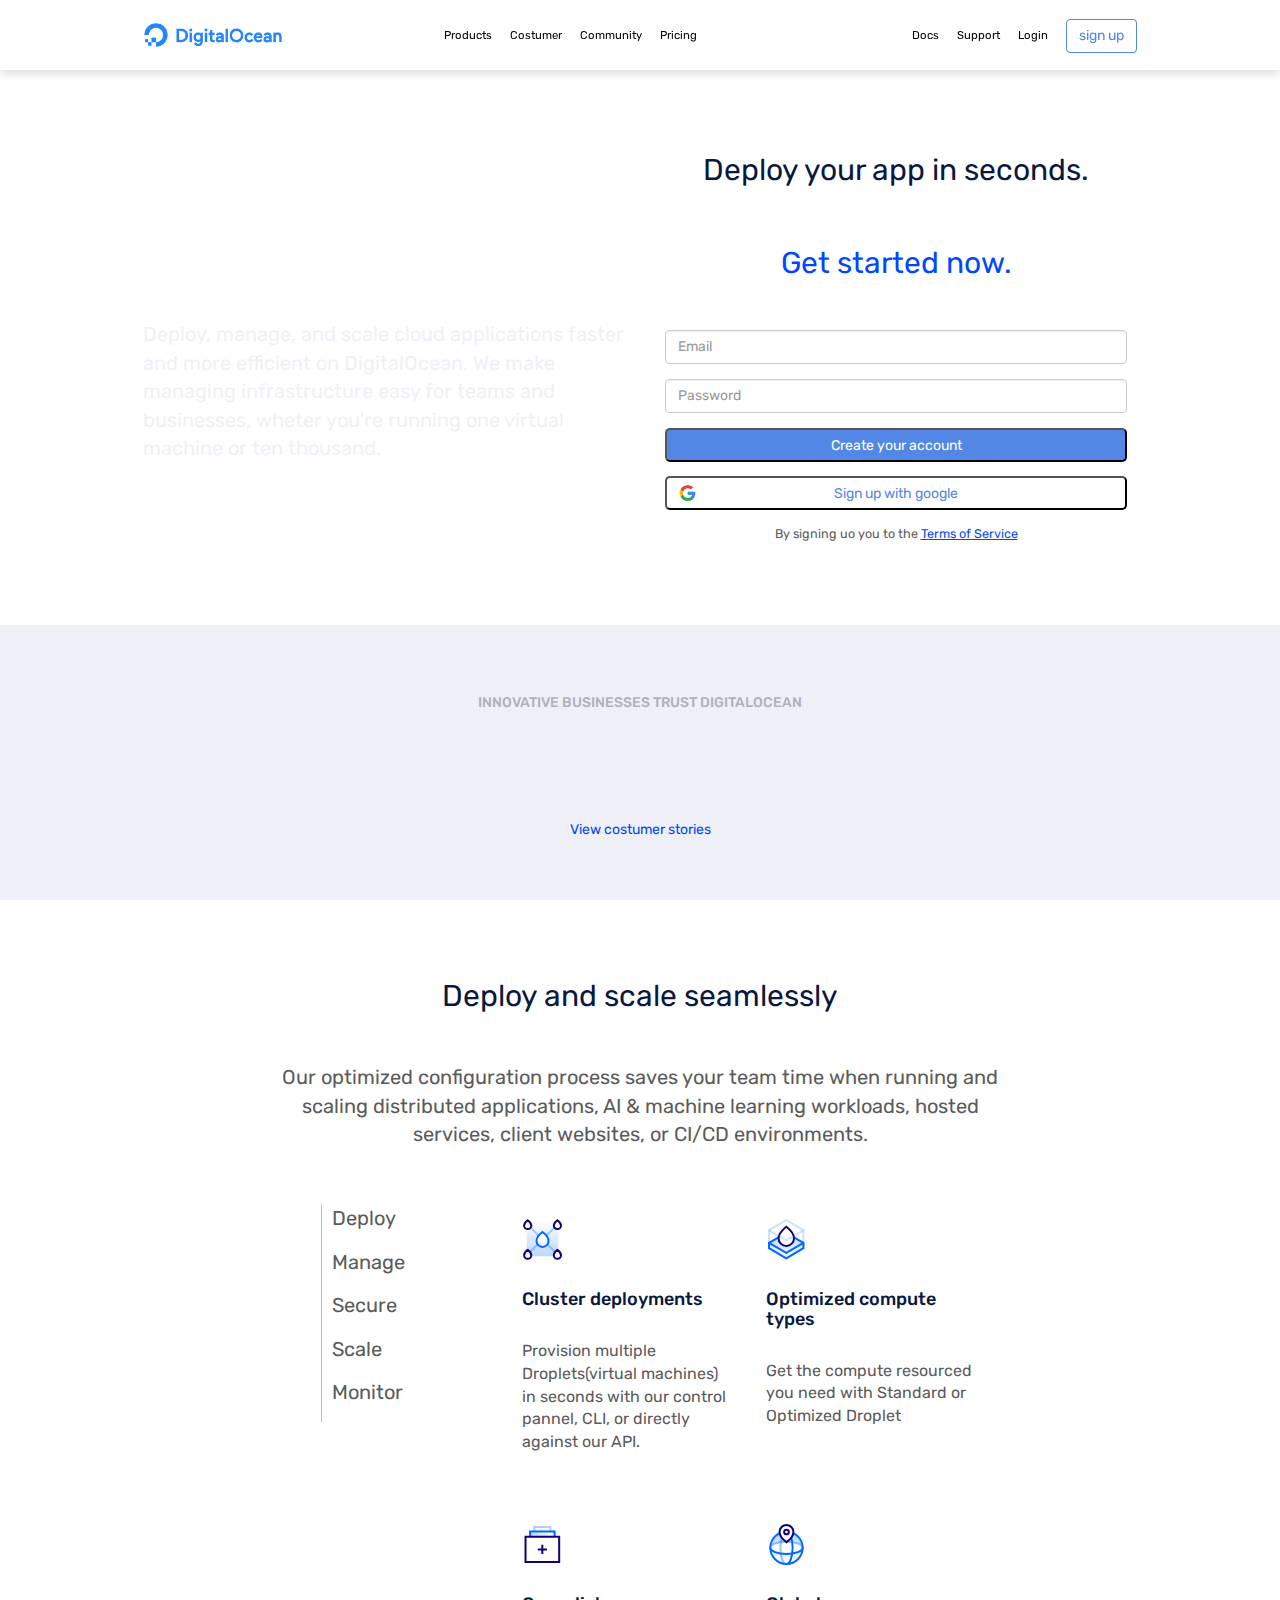
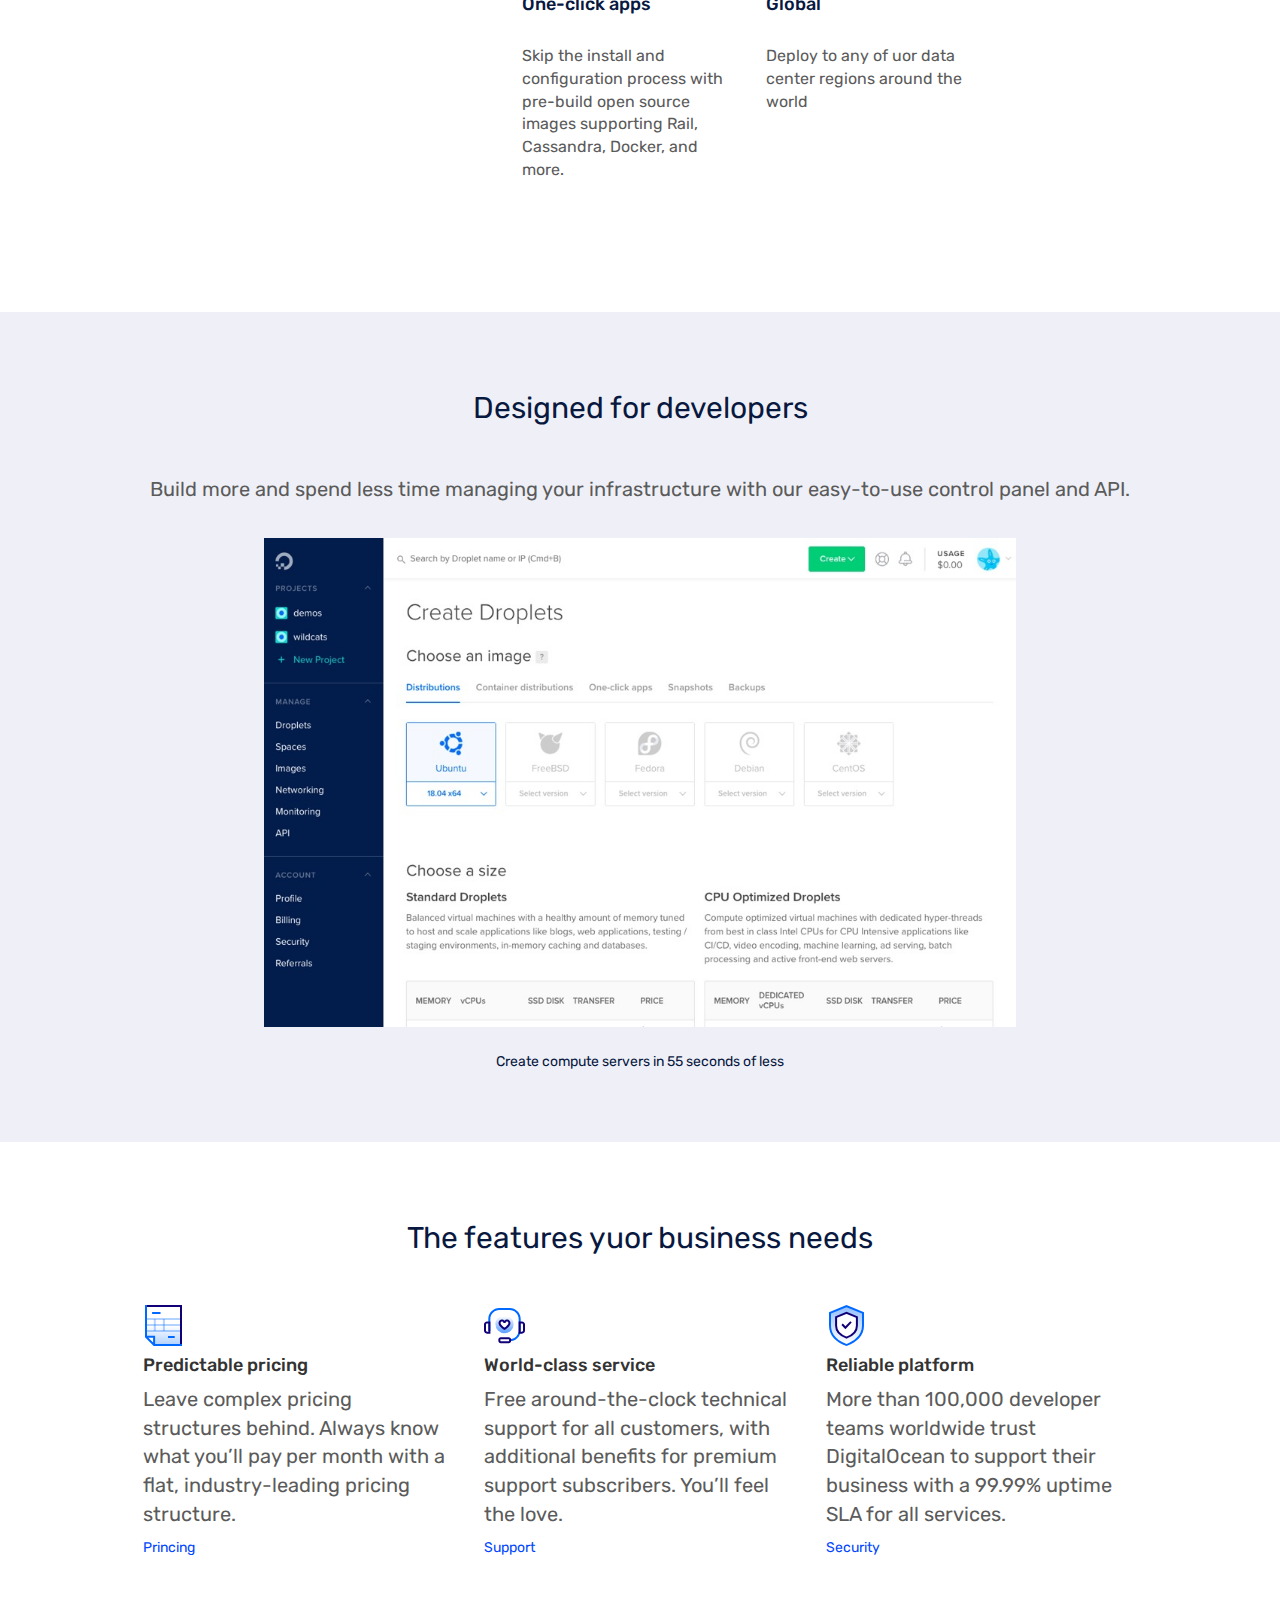
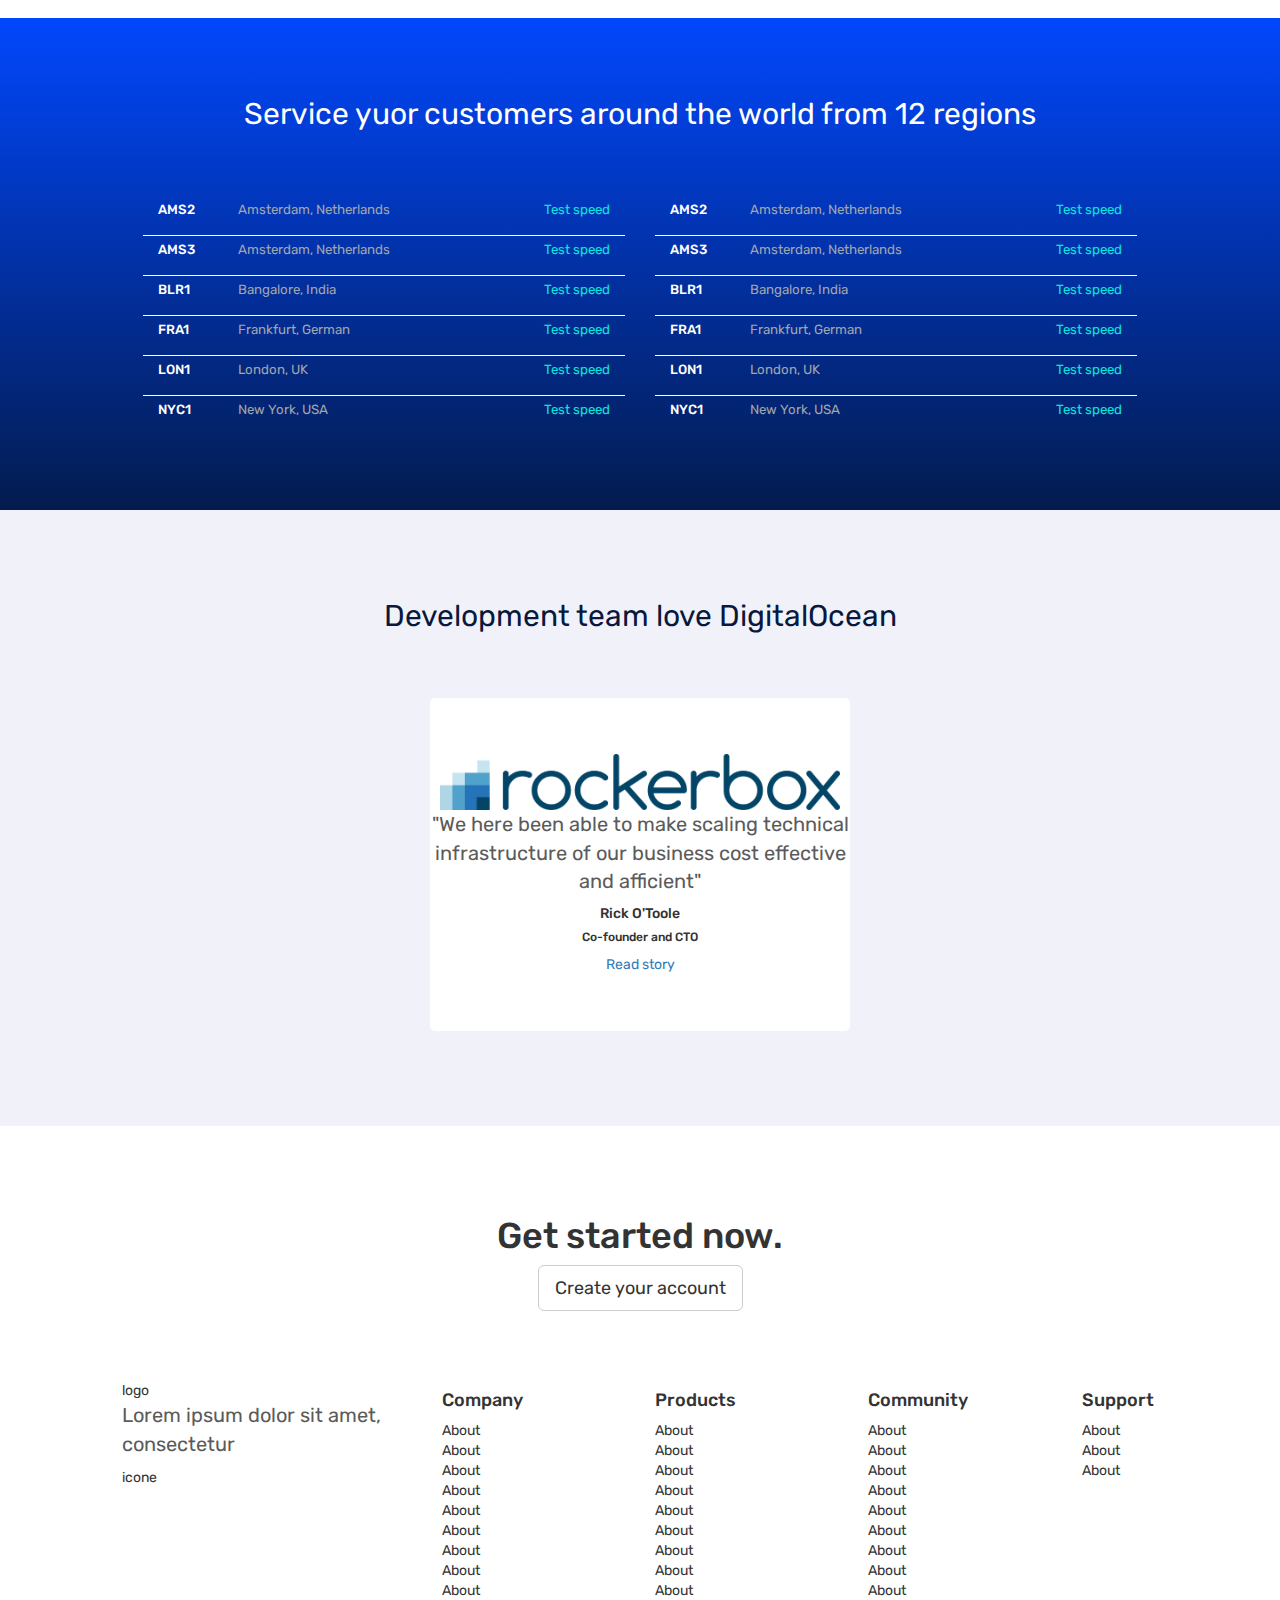
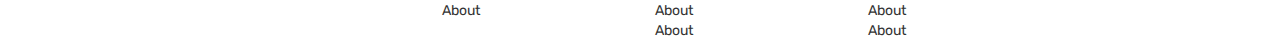
==== commit 10ae58ec: "ServiceDef" ====
--- a/index.html
+++ b/index.html
@@ -184,16 +184,19 @@
               <img src="img/pred-pricing.svg" alt="">
               <h4>Predictable pricing</h4>
               <p>Leave complex pricing structures behind. Always know what you’ll pay per month with a flat, industry-leading pricing structure.</p>
+              <a href="">Princing <i class="fas fa-chevron-right"></i></a>
             </div>
             <div class="col-xs-12 col-sm-4">
               <img src="img/world-class.svg" alt="">
               <h4>World-class service</h4>
               <p>Free around-the-clock technical support for all customers, with additional benefits for premium support subscribers. You’ll feel the love.</p>
+              <a href="">Support <i class="fas fa-chevron-right"></i></a>
             </div>
             <div class="col-xs-12 col-sm-4">
               <img src="img/reliable-platform.svg" alt="">
               <h4>Reliable platform</h4>
               <p>More than 100,000 developer teams worldwide trust DigitalOcean to support their business with a 99.99% uptime SLA for all services.</p>
+              <a href="">Security <i class="fas fa-chevron-right"></i></a>
             </div>
 
           </div>
@@ -207,71 +210,72 @@
         <div class="title_service">
           <h2>Service yuor customers around the world from 12 regions</h2>
         </div>
-        <div class="container-fluid">
+        <div class="container-fluid wrapper_lg_70">
           <div class="row">
             <div class="col-xs-12 col-md-6 list_service">
               <div class="row country">
-                <div class="col-xs-2">AMS</div>
-                <div class="col-xs-5 col-md-6">Amsterdam, Netherlands</div>
-                <div class="col-xs-5 col-md-4 text-right"><a href="">Test speed <i class="fas fa-chevron-right"></i></a></div>
-              </div>
-              <div class="row country">
-                <div class="col-xs-2">AMS</div>
-                <div class="col-xs-5 col-md-6">Amsterdam, Netherlands</div>
-                <div class="col-xs-5 col-md-4 text-right"><a href="">Test speed <i class="fas fa-chevron-right"></i></a></div>
-              </div>
-              <div class="row country">
-                <div class="col-xs-2">AMS</div>
-                <div class="col-xs-5 col-md-6">Amsterdam, Netherlands</div>
-                <div class="col-xs-5 col-md-4 text-right"><a href="">Test speed <i class="fas fa-chevron-right"></i></a></div>
-              </div>
-              <div class="row country">
-                <div class="col-xs-2">AMS</div>
-                <div class="col-xs-5 col-md-6">Amsterdam, Netherlands</div>
-                <div class="col-xs-5 col-md-4 text-right"><a href="">Test speed <i class="fas fa-chevron-right"></i></a></div>
-              </div>
-              <div class="row country">
-                <div class="col-xs-2">AMS</div>
-                <div class="col-xs-5 col-md-6">Amsterdam, Netherlands</div>
-                <div class="col-xs-5 col-md-4 text-right"><a href="">Test speed <i class="fas fa-chevron-right"></i></a></div>
-              </div>
-              <div class="row country">
-                <div class="col-xs-2">AMS</div>
-                <div class="col-xs-5 col-md-6">Amsterdam, Netherlands</div>
+                <div class="col-xs-2 country_h"><p>AMS2</p></div>
+                <div class="col-xs-5 col-md-6 country_p"><p>Amsterdam, Netherlands</p></div>
+                <div class="col-xs-5 col-md-4 text-right"><a href="">Test speed <i class="fas fa-chevron-right"></i></a></div>
+              </div>
+              <div class="row country">
+                <div class="col-xs-2 country_h"><p>AMS3</p></div>
+                <div class="col-xs-5 col-md-6 country_p"><p>Amsterdam, Netherlands</p></div>
+                <div class="col-xs-5 col-md-4 text-right"><a href="">Test speed <i class="fas fa-chevron-right"></i></a></div>
+              </div>
+              <div class="row country">
+                <div class="col-xs-2 country_h"><p>BLR1</p></div>
+                <div class="col-xs-5 col-md-6 country_p"><p>Bangalore, India</p></div>
+                <div class="col-xs-5 col-md-4 text-right"><a href="">Test speed <i class="fas fa-chevron-right"></i></a></div>
+              </div>
+              <div class="row country">
+                <div class="col-xs-2 country_h"><p>FRA1</p></div>
+                <div class="col-xs-5 col-md-6 country_p"><p>Frankfurt, German</p></div>
+                <div class="col-xs-5 col-md-4 text-right"><a href="">Test speed <i class="fas fa-chevron-right"></i></a></div>
+              </div>
+              <div class="row country">
+                <div class="col-xs-2 country_h"><p>LON1</p></div>
+                <div class="col-xs-5 col-md-6 country_p"><p>London, UK</p></div>
+                <div class="col-xs-5 col-md-4 text-right"><a href="">Test speed <i class="fas fa-chevron-right"></i></a></div>
+              </div>
+              <div class="row country">
+                <div class="col-xs-2 country_h"><p>NYC1</p></div>
+                <div class="col-xs-5 col-md-6 country_p"><p>New York, USA</p></div>
                 <div class="col-xs-5 col-md-4 text-right"><a href="">Test speed <i class="fas fa-chevron-right"></i></a></div>
               </div>
             </div>
             <div class="col-xs-12 col-md-6 list_service">
               <div class="row country">
-                <div class="col-xs-2">AMS</div>
-                <div class="col-xs-5 col-md-6">Amsterdam, Netherlands</div>
-                <div class="col-xs-5 col-md-4 text-right"><a href="">Test speed <i class="fas fa-chevron-right"></i></a></div>
-              </div>
-              <div class="row country">
-                <div class="col-xs-2">AMS</div>
-                <div class="col-xs-5 col-md-6">Amsterdam, Netherlands</div>
-                <div class="col-xs-5 col-md-4 text-right"><a href="">Test speed <i class="fas fa-chevron-right"></i></a></div>
-              </div>
-              <div class="row country">
-                <div class="col-xs-2">AMS</div>
-                <div class="col-xs-5 col-md-6">Amsterdam, Netherlands</div>
-                <div class="col-xs-5 col-md-4 text-right"><a href="">Test speed <i class="fas fa-chevron-right"></i></a></div>
-              </div>
-              <div class="row country">
-                <div class="col-xs-2">AMS</div>
-                <div class="col-xs-5 col-md-6">Amsterdam, Netherlands</div>
-                <div class="col-xs-5 col-md-4 text-right"><a href="">Test speed <i class="fas fa-chevron-right"></i></a></div>
-              </div>
-              <div class="row country">
-                <div class="col-xs-2">AMS</div>
-                <div class="col-xs-5 col-md-6">Amsterdam, Netherlands</div>
-                <div class="col-xs-5 col-md-4 text-right"><a href="">Test speed <i class="fas fa-chevron-right"></i></a></div>
-              </div>
-              <div class="row country">
-                <div class="col-xs-2">AMS</div>
-                <div class="col-xs-5 col-md-6">Amsterdam, Netherlands</div>
-                <div class="col-xs-5 col-md-4 text-right"><a href="">Test speed <i class="fas fa-chevron-right"></i></a></div>
-              </div>
+                <div class="col-xs-2 country_h"><p>AMS2</p></div>
+                <div class="col-xs-5 col-md-6 country_p"><p>Amsterdam, Netherlands</p></div>
+                <div class="col-xs-5 col-md-4 text-right"><a href="">Test speed <i class="fas fa-chevron-right"></i></a></div>
+              </div>
+              <div class="row country">
+                <div class="col-xs-2 country_h"><p>AMS3</p></div>
+                <div class="col-xs-5 col-md-6 country_p"><p>Amsterdam, Netherlands</p></div>
+                <div class="col-xs-5 col-md-4 text-right"><a href="">Test speed <i class="fas fa-chevron-right"></i></a></div>
+              </div>
+              <div class="row country">
+                <div class="col-xs-2 country_h"><p>BLR1</p></div>
+                <div class="col-xs-5 col-md-6 country_p"><p>Bangalore, India</p></div>
+                <div class="col-xs-5 col-md-4 text-right"><a href="">Test speed <i class="fas fa-chevron-right"></i></a></div>
+              </div>
+              <div class="row country">
+                <div class="col-xs-2 country_h"><p>FRA1</p></div>
+                <div class="col-xs-5 col-md-6 country_p"><p>Frankfurt, German</p></div>
+                <div class="col-xs-5 col-md-4 text-right"><a href="">Test speed <i class="fas fa-chevron-right"></i></a></div>
+              </div>
+              <div class="row country">
+                <div class="col-xs-2 country_h"><p>LON1</p></div>
+                <div class="col-xs-5 col-md-6 country_p"><p>London, UK</p></div>
+                <div class="col-xs-5 col-md-4 text-right"><a href="">Test speed <i class="fas fa-chevron-right"></i></a></div>
+              </div>
+              <div class="row country">
+                <div class="col-xs-2 country_h"><p>NYC1</p></div>
+                <div class="col-xs-5 col-md-6 country_p"><p>New York, USA</p></div>
+                <div class="col-xs-5 col-md-4 text-right"><a href="">Test speed <i class="fas fa-chevron-right"></i></a></div>
+              </div>
+            </div>
             </div>
         </div>
       </section>
--- a/css/style.css
+++ b/css/style.css
@@ -255,16 +255,42 @@
   padding: 60px 0;
 
 }
-
+.box_features a{
+  color: #0147fd;
+}
+.box_features a i{
+  font-size: 0.9em;
+}
 /* service */
+.box_service {
+  padding: 60px 0;
+  background: linear-gradient(#0147fd,
+  #031B4E);
+}
+.title_service h2{
+  color: #fff;
+}
 .list_service {
   padding: 15px 30px;
 }
 .list_service .country {
-  padding: 15px 0;
+  padding: 5px 0;
+}
+.country p {
+  font-size:1em;
+  color: #fff;
+}
+.country_h {
+  font-weight: 500;
+}
+.country_p p {
+  color: #a1a5ac;
+}
+.country a {
+  color: #0ae5da;
 }
 .list_service .country:not(:last-child) {
-  border-bottom: 1px solid #000;
+  border-bottom: 1px solid #fff;
 }
 
 /* development */
@@ -310,8 +336,7 @@
 }
 @media screen and (min-width: 992px) {
   .wrapper_lg_70,
-  .box_features,
-  .box_service {
+  .box_features {
     width: 80%;
     margin: 0 auto;
   }
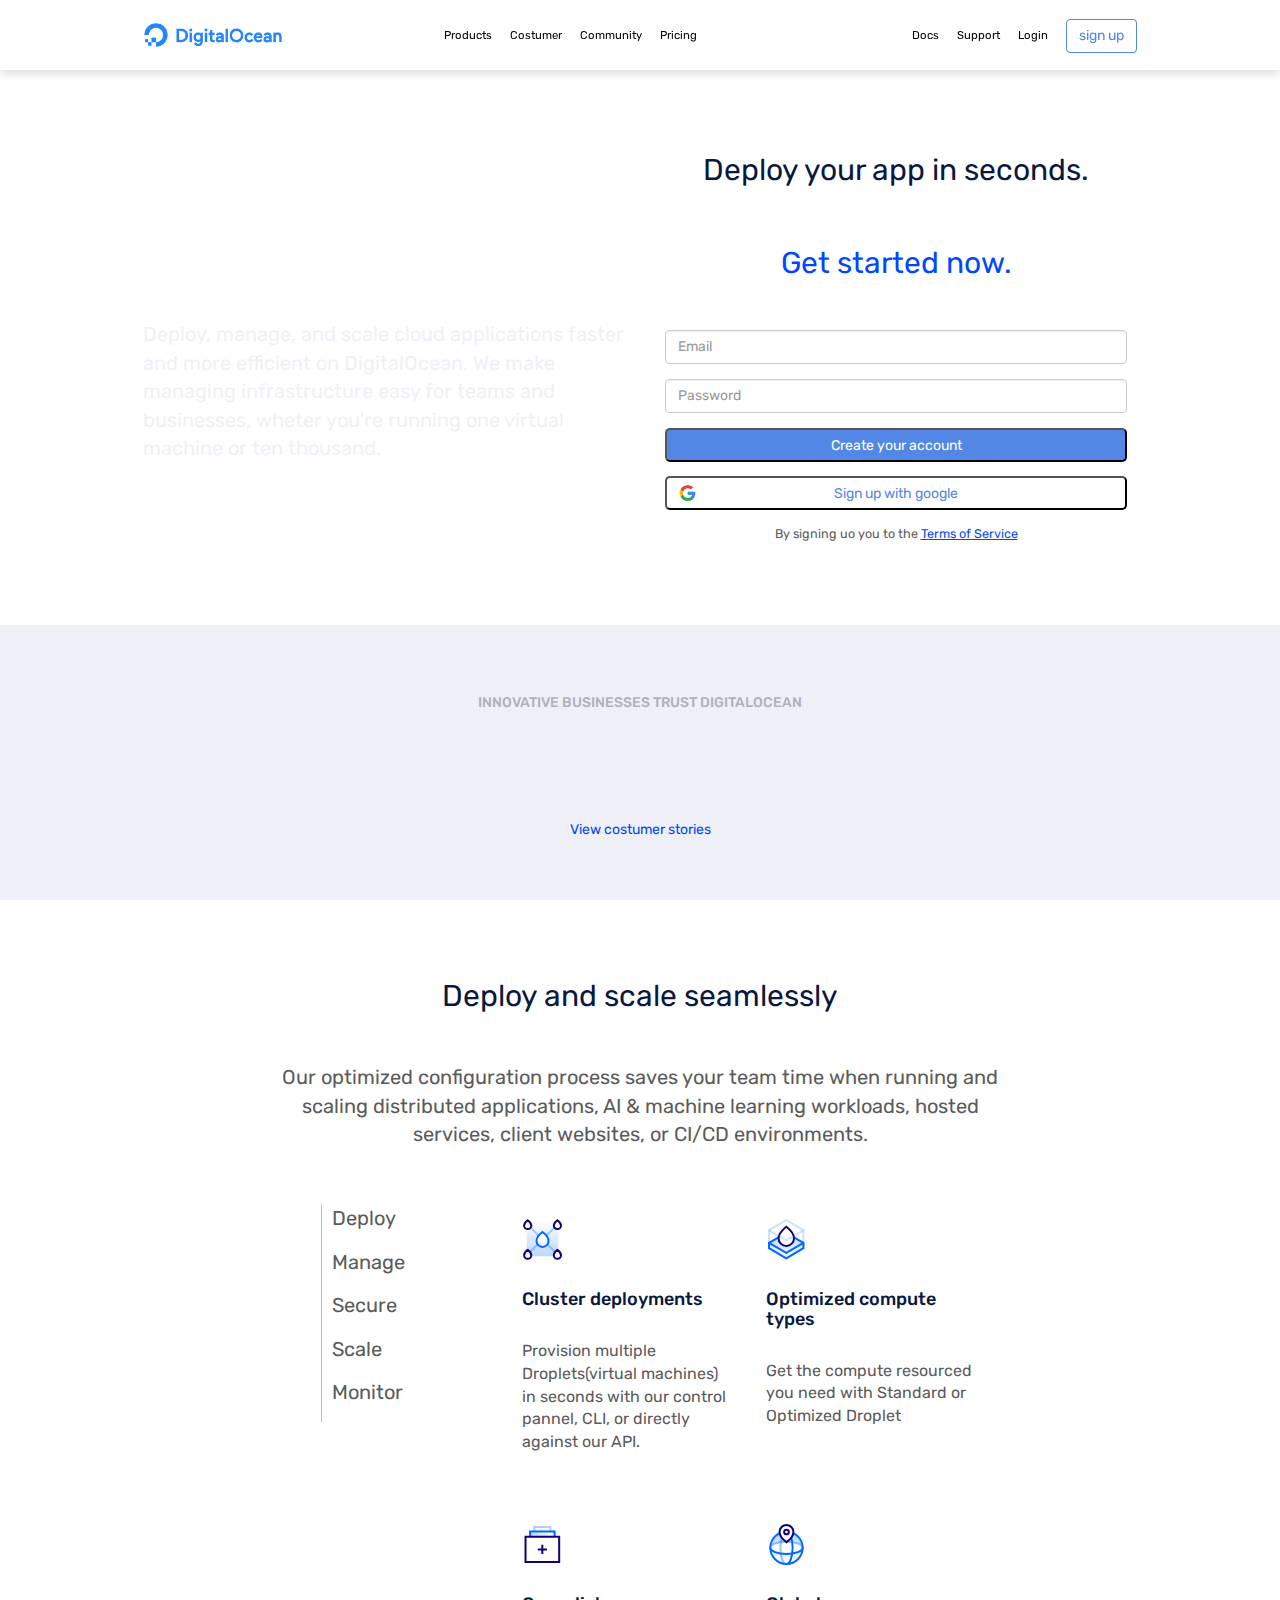
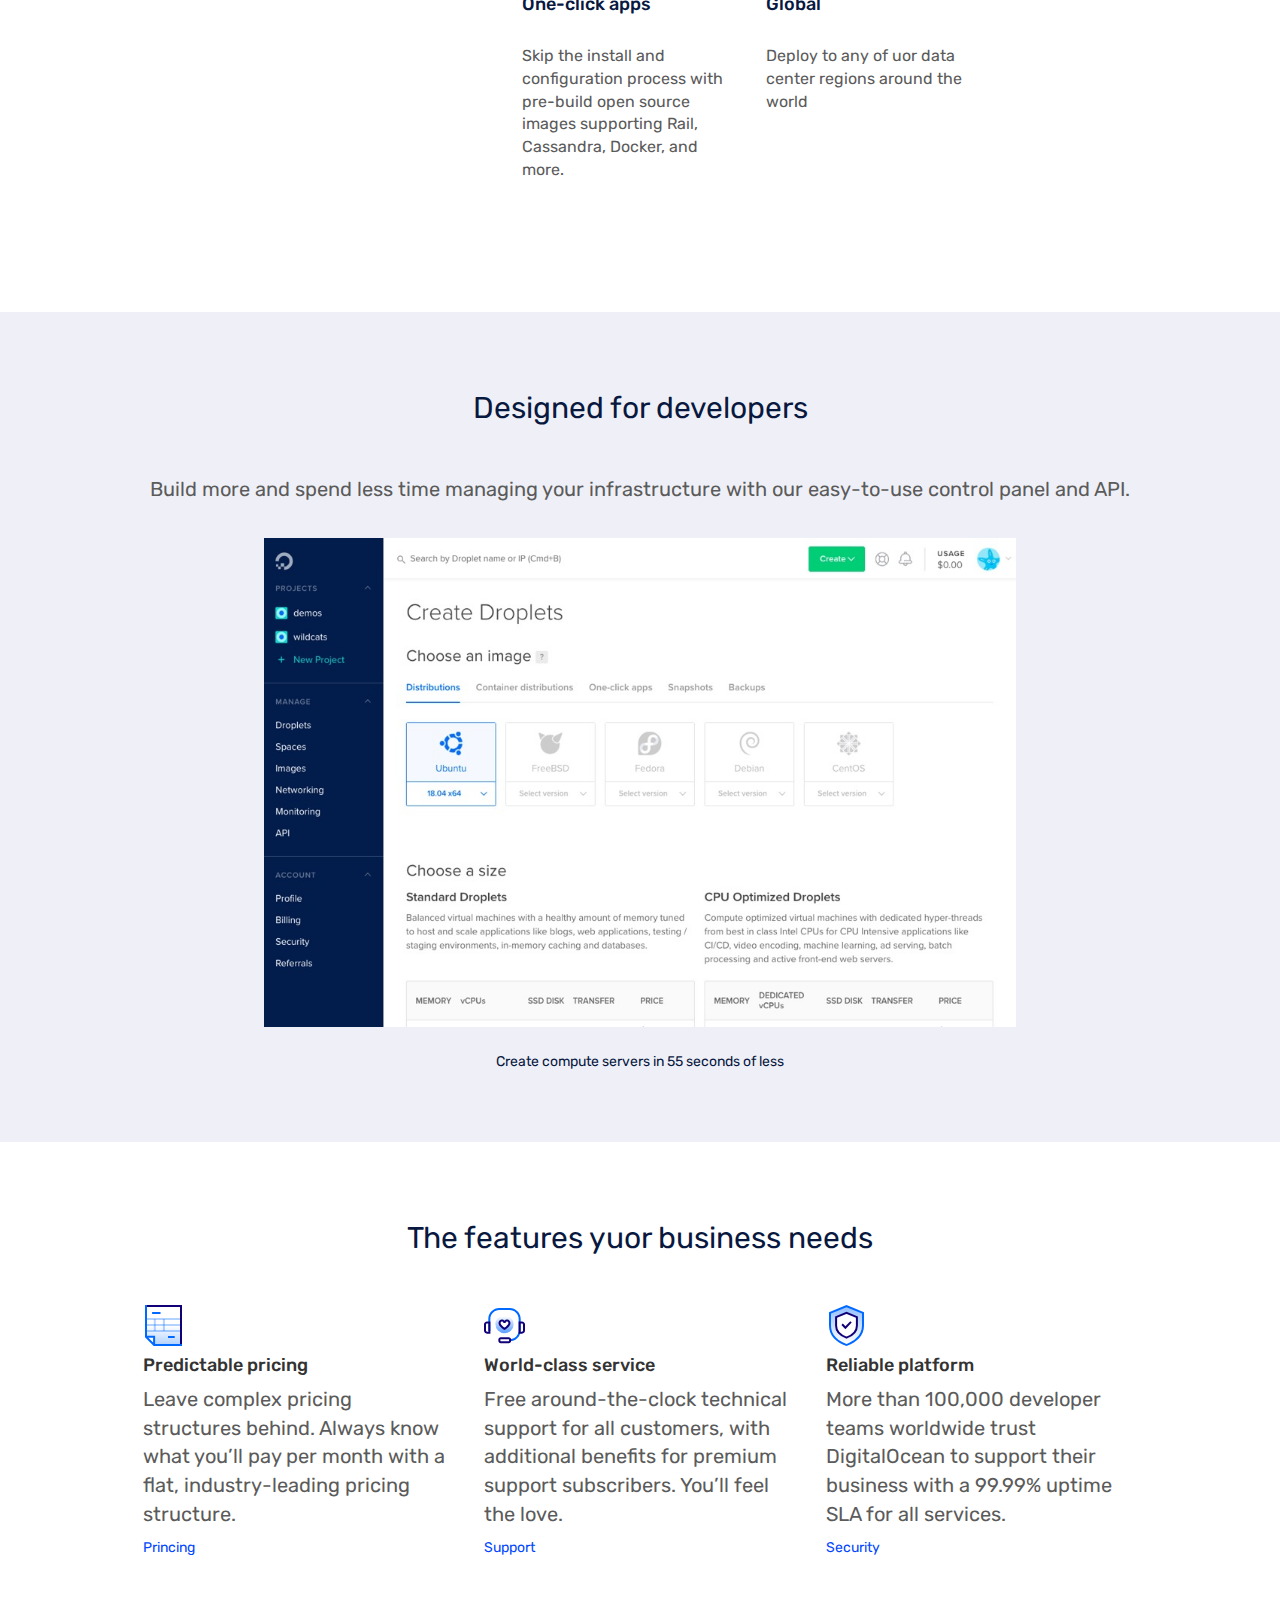
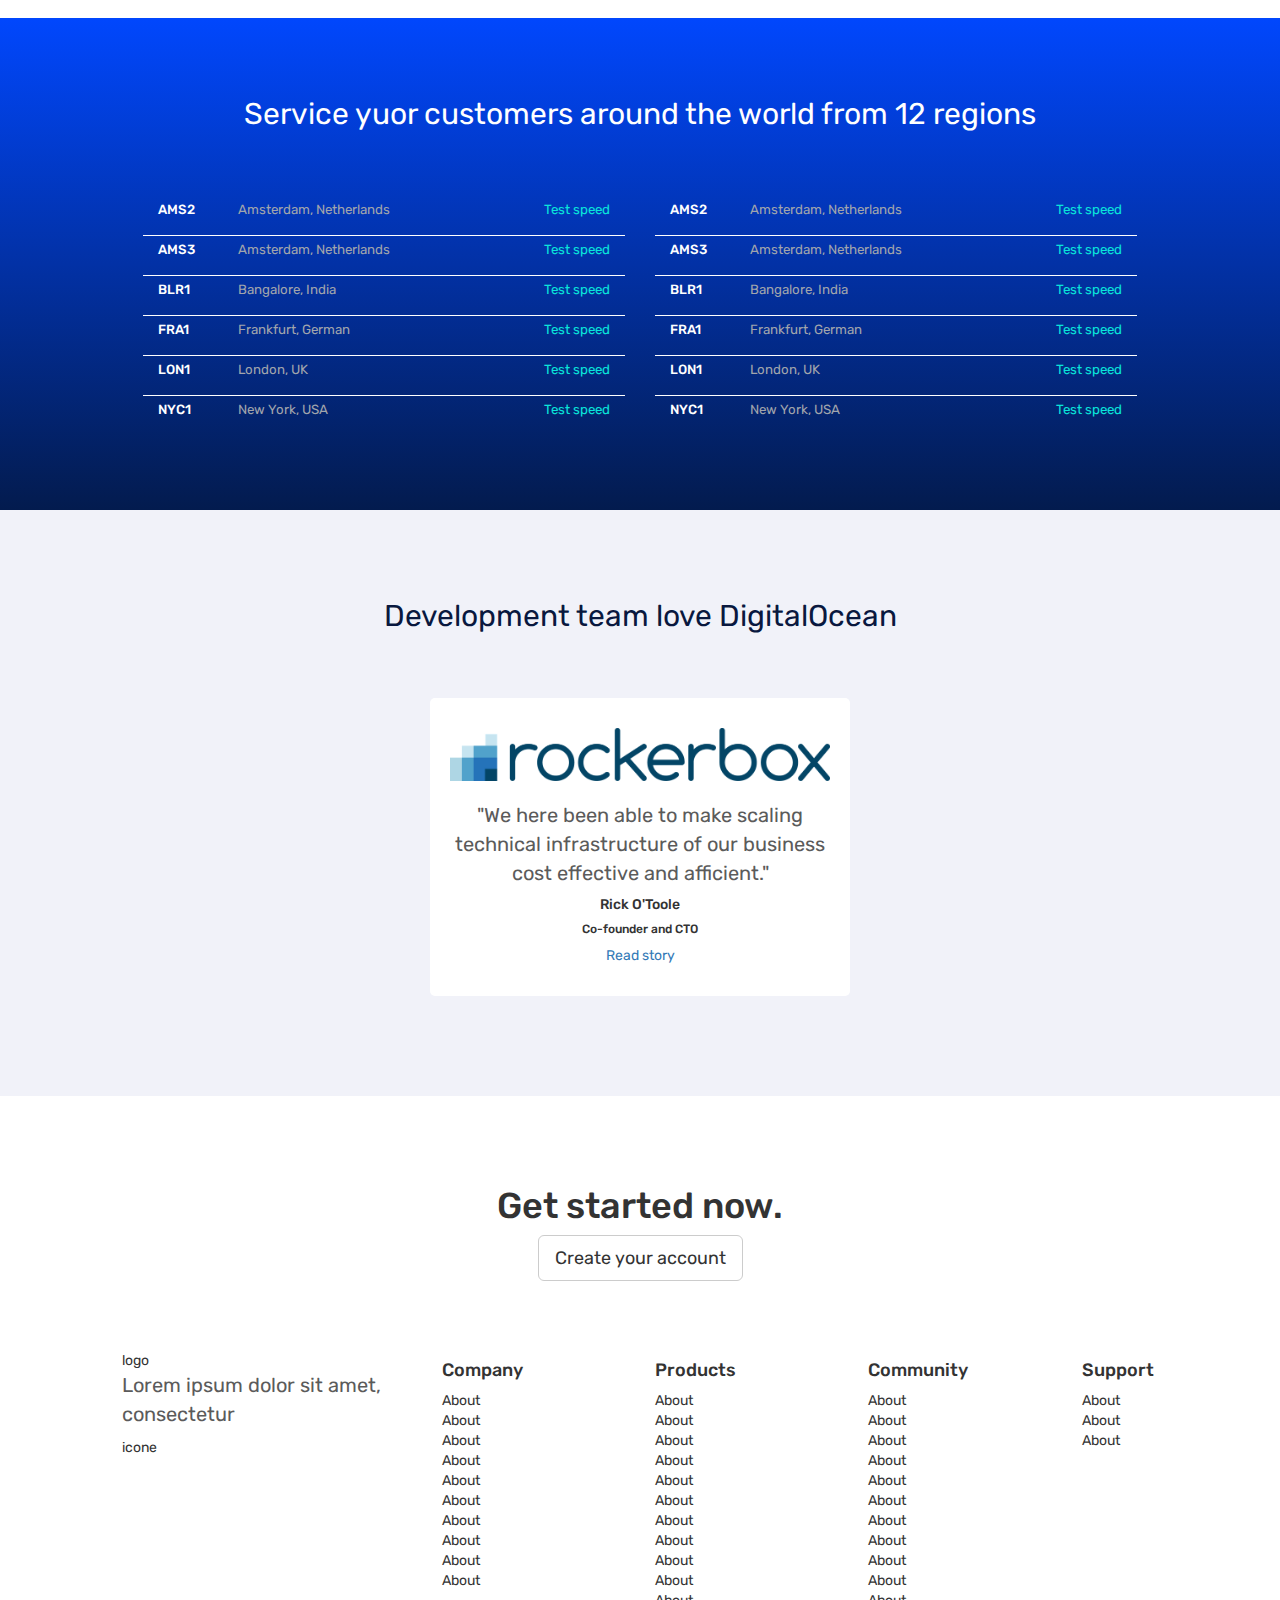
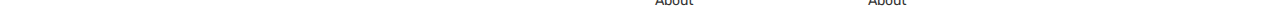
==== commit b8372c84: "developmentDef" ====
--- a/index.html
+++ b/index.html
@@ -289,14 +289,13 @@
         <div class="container_my_all rocker">
           <div class="box_rocker">
             <img src="img/rockerbox-logo.png" alt="">
-            <p>"We here been able to make scaling technical infrastructure of our business cost effective and afficient"</p>
+            <p>"We here been able to make scaling technical infrastructure of our business cost effective and afficient."</p>
             <h5>Rick O'Toole</h5>
             <h6>Co-founder and CTO</h6>
             <a href="">Read story <i class="fas fa-chevron-right"></i></a>
           </div>
           <ul>
-            <li><a href="#"><i class="far fa-circle coursor_none"></i>
-              <i class="fas fa-circle coursor"></i></a></li>
+            <li><a href="#"><i class="fas fa-circle"></i></a></li>
             <li><a href="#"><i class="far fa-circle"></a></i></li>
             <li><a href="#"><i class="far fa-circle"></a></i></li>
           </ul>
--- a/css/style.css
+++ b/css/style.css
@@ -304,14 +304,15 @@
 .box_rocker {
   width: 30em;
   margin: 0 auto;
-  padding: 4em 0;
+  margin-bottom: 15px;
+  padding: 30px 20px;
   text-align: center;
   border-radius: 5px;
   background-color: #fff;
 }
 .box_rocker img{
   width: 100%;
-  padding: 0 10px;
+  padding-bottom: 20px;
 }
 
 /* get */
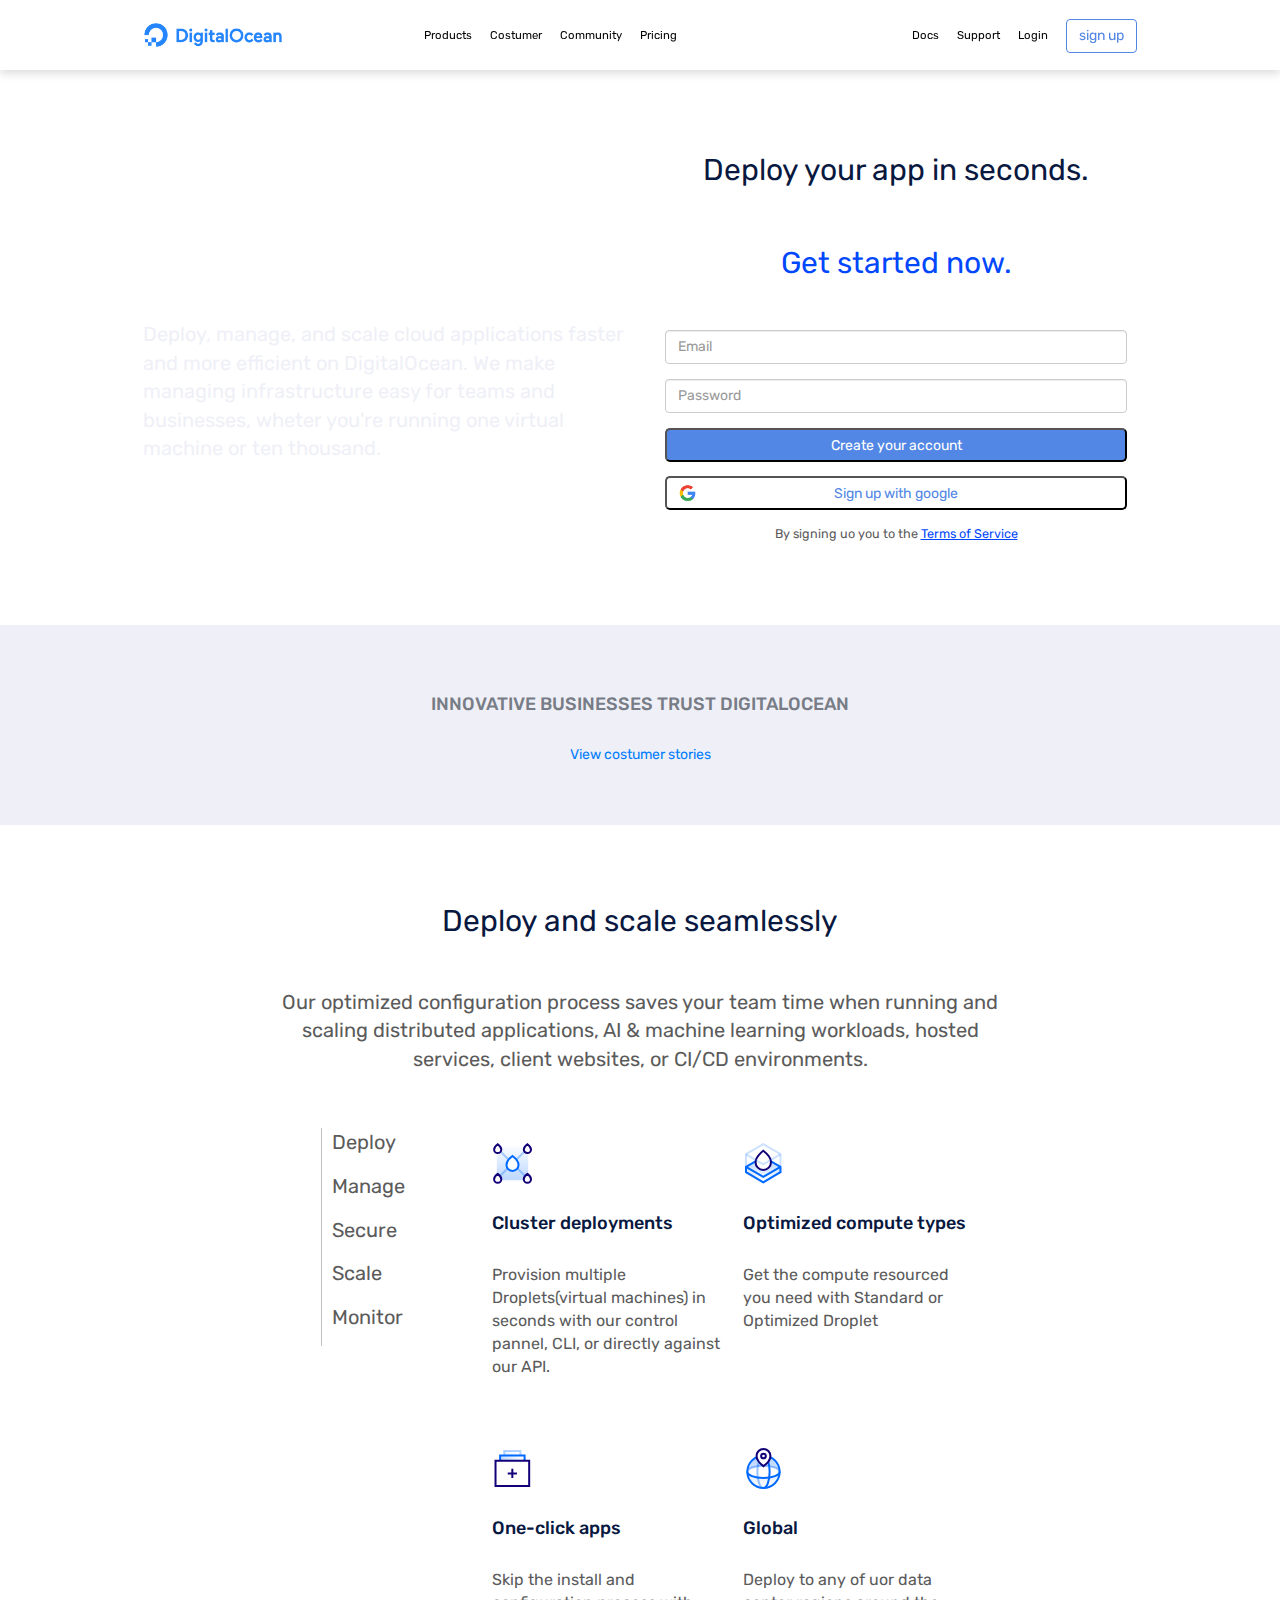
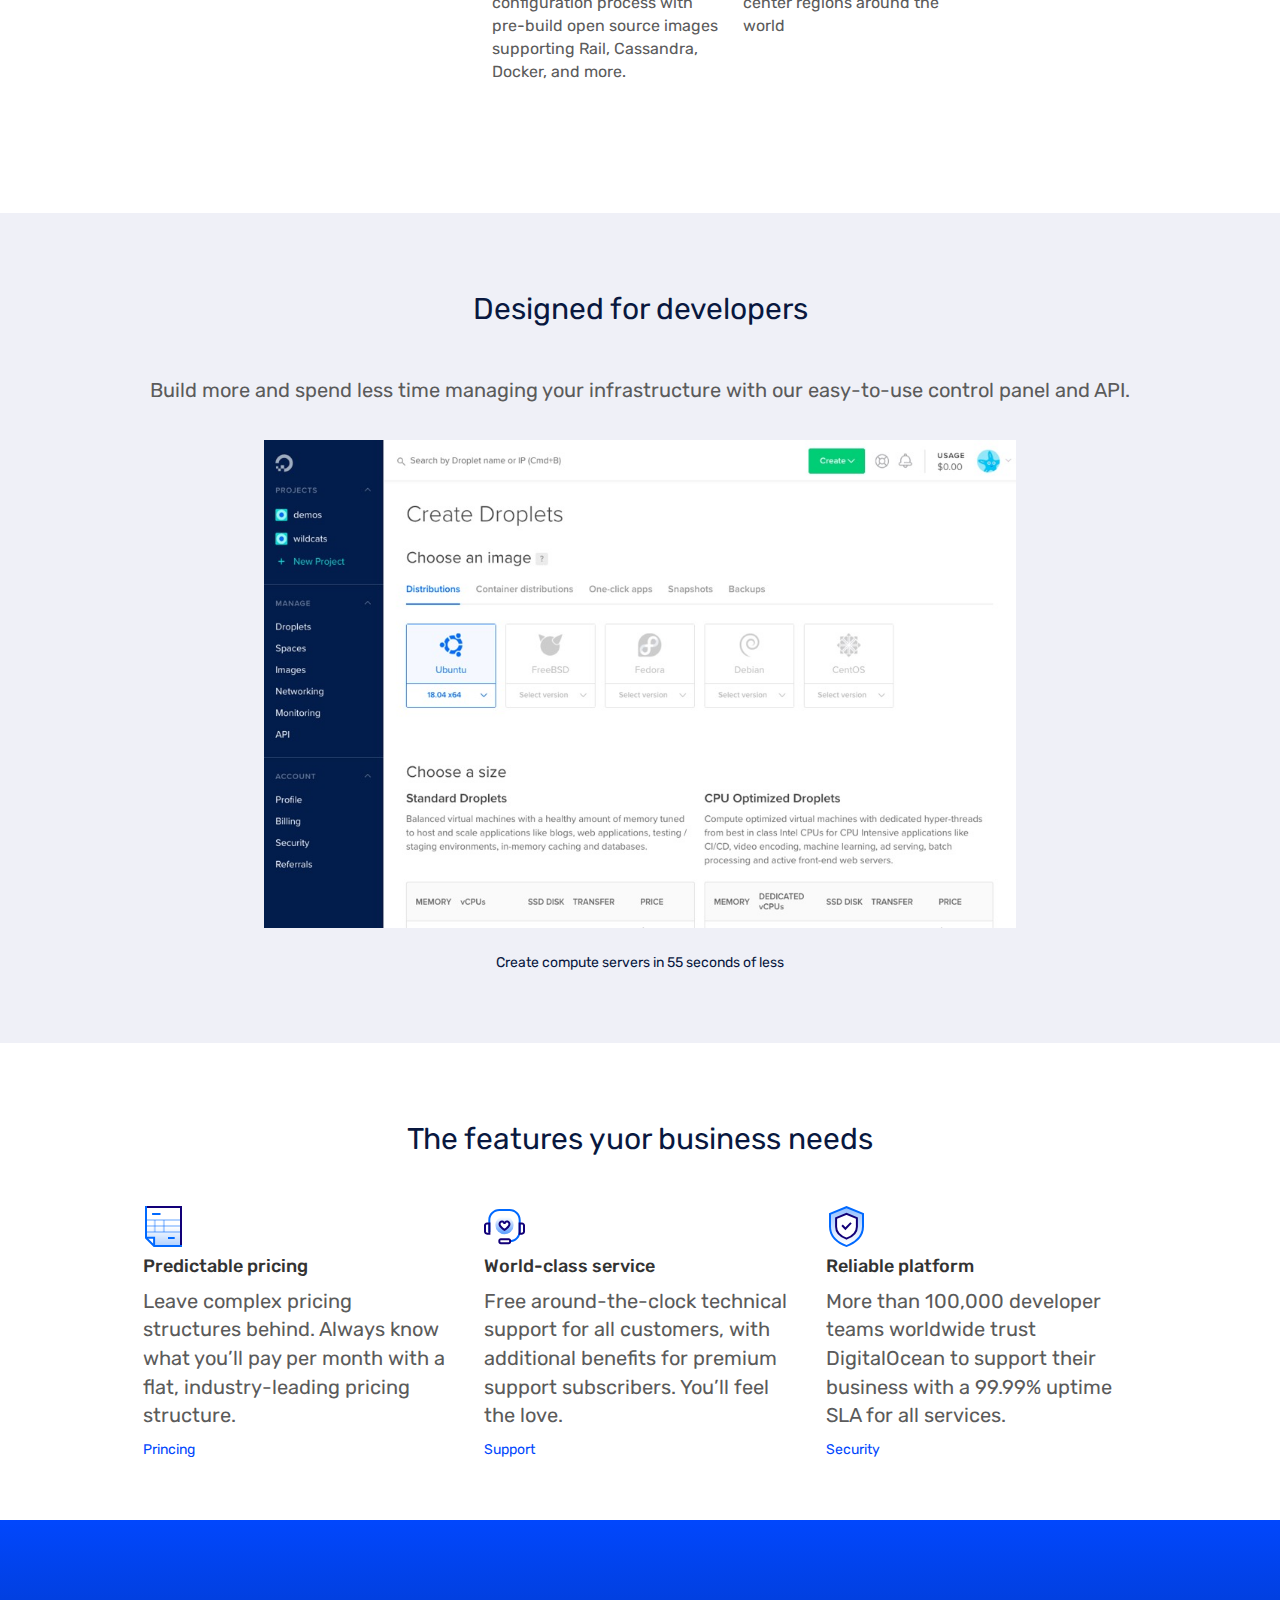
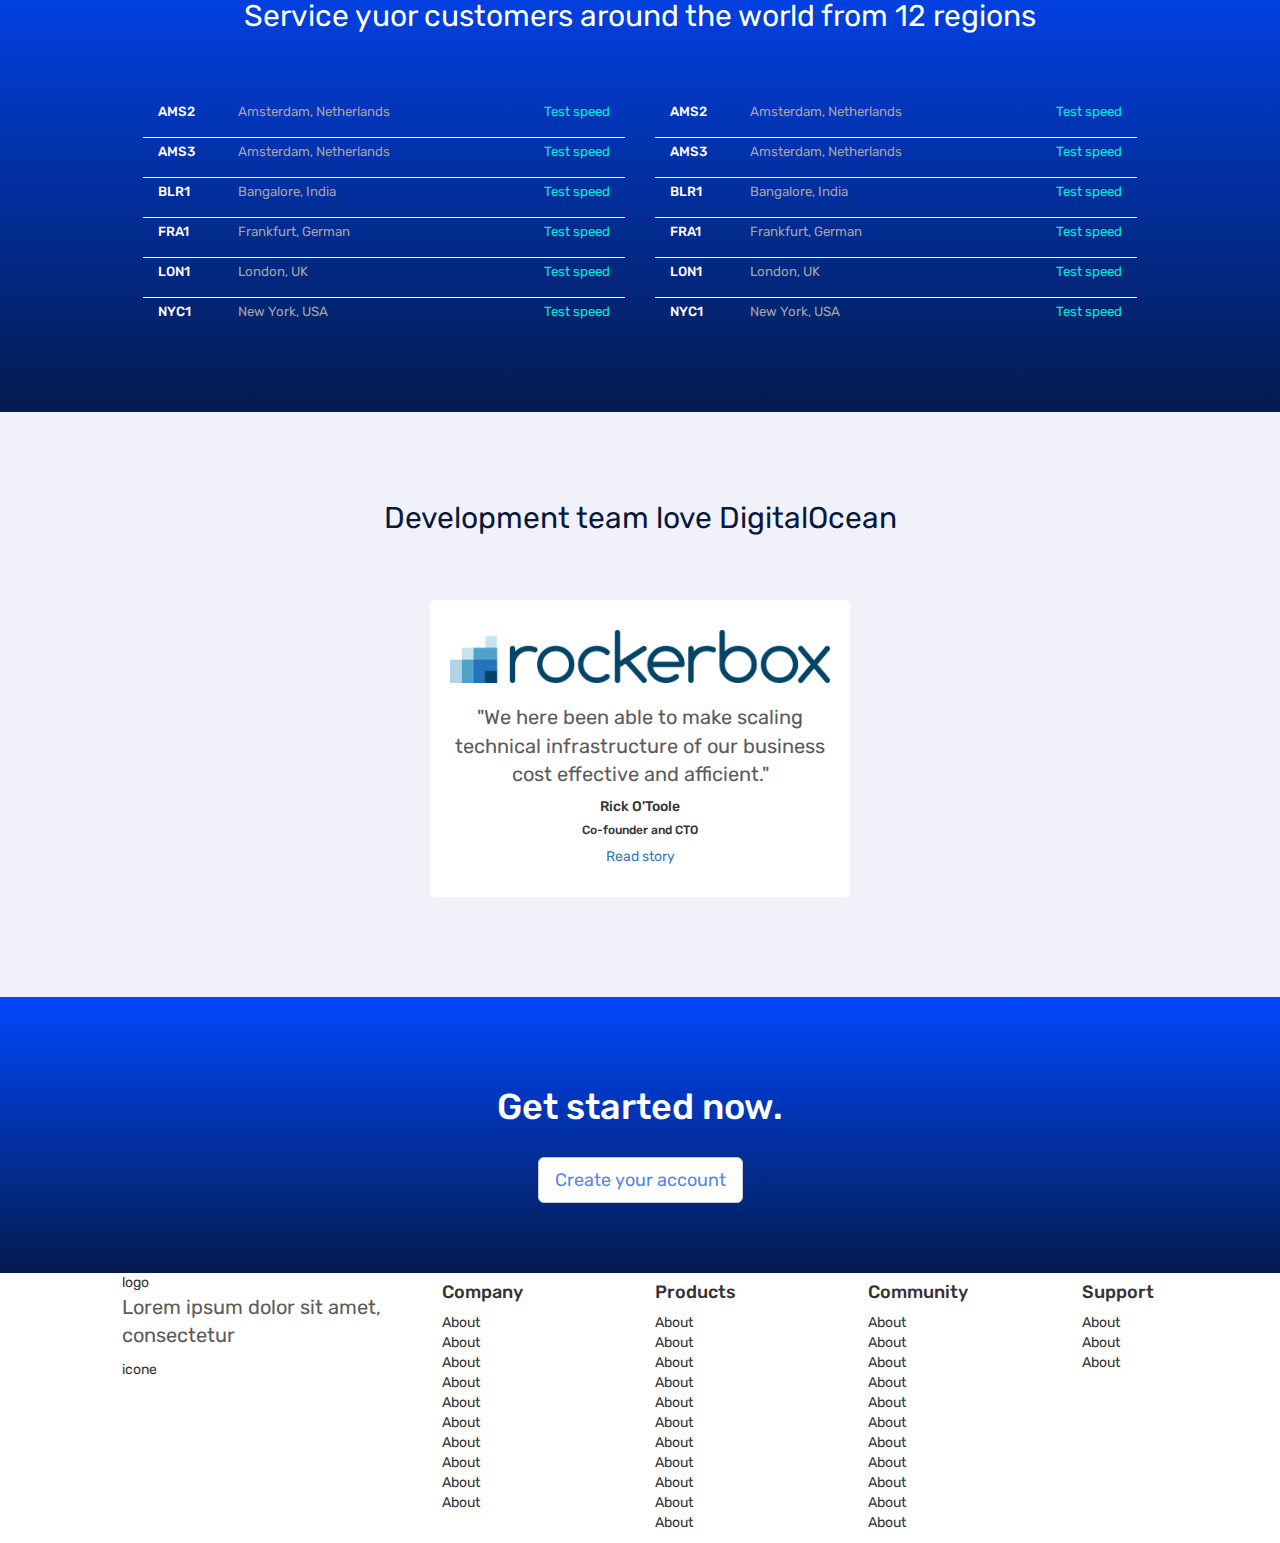
==== commit 75c75ae7: "revisione sezione loghi e rocker box" ====
--- a/index.html
+++ b/index.html
@@ -87,17 +87,15 @@
 
       <!-- header bottom -->
       <div id="header_bottom" class="header_b">
-        <h5>innovative businesses trust digitalocean</h5>
-        <div class="container-fluid wrapper_lg_70 header_b_loghi">
-          <div class="row">
-            <div class="col-xs-6 col-sm-2 img_logo"><img src="https://www.digitalocean.com/assets/media/homepage/logos/docker-bab60eeb.png" alt=""></div>
-            <div class="col-xs-6 col-sm-2 img_logo"><img src="https://www.digitalocean.com/assets/media/homepage/logos/gitlab-166e2067.png" alt=""></div>
-            <div class="col-xs-6 col-sm-2 img_logo"><img src="https://www.digitalocean.com/assets/media/homepage/logos/slack-e20293da.png" alt=""></div>
-            <div class="col-xs-6 col-sm-2 img_logo"><img src="https://www.digitalocean.com/assets/media/homepage/logos/hashicorp-4431df79.png" alt=""></div>
-            <div class="col-xs-6 col-sm-2 img_logo"><img src="https://www.digitalocean.com/assets/media/homepage/logos/wework-be6eab32.png" alt=""></div>
-            <div class="col-xs-6 col-sm-2 img_logo"><img src="https://www.digitalocean.com/assets/media/homepage/logos/splunk-06b17d75.png" alt=""></div>
-          </div>
-        </div>
+        <h4>innovative businesses trust digitalocean</h4>
+          <ul class="list_logo wrapper_lg_70">
+            <li><img src="https://www.digitalocean.com/assets/media/homepage/logos/docker-bab60eeb.png" alt=""></li>
+            <li><img src="https://www.digitalocean.com/assets/media/homepage/logos/gitlab-166e2067.png" alt=""></li>
+            <li><img src="https://www.digitalocean.com/assets/media/homepage/logos/slack-e20293da.png" alt=""></li>
+            <li><img src="https://www.digitalocean.com/assets/media/homepage/logos/hashicorp-4431df79.png" alt=""></li>
+            <li><img src="https://www.digitalocean.com/assets/media/homepage/logos/wework-be6eab32.png" alt=""></li>
+            <li><img src="https://www.digitalocean.com/assets/media/homepage/logos/splunk-06b17d75.png" alt=""></li>
+          </ul>
         <a href="">View costumer stories </a><i class="fas fa-chevron-right"></i>
       </div>
     </header>
--- a/css/style.css
+++ b/css/style.css
@@ -33,6 +33,7 @@
 }
 ul {
   list-style: none;
+  padding-left: 0;
 }
 .
 input[type=text]:focus {
@@ -173,26 +174,23 @@
   text-align: center;
   background-color: #eff0f7;
 }
-.header_b h5 {
+.header_b h4 {
   text-transform: uppercase;
-  color: #aeb2bb;
-}
+  color: #777c86;
+}
+ul.list_logo li {
+  display: inline-block;
+  width: calc((100% / 6) - 10px);
+
+}
+ul.list_logo li img {
+  width: 90%;
+  vertical-align: middle;
+}
+.header_b a,
 .header_b i {
-  font-size: 0.9em;
-  color: #0147fd;
-}
-.header_b a {
-  color: #0147fd;
-}
-.header_b_loghi .img_logo{
-  line-height: 100px;
-  vertical-align: middle;
-}
-.header_b_loghi img {
-  max-width: 100%;
-  vertical-align: middle;
- }
-
+  color: #027dfd;
+}
 
 /* deloy */
 .box_deploy {
@@ -319,8 +317,19 @@
 .box_get {
   padding:5em 0;
   text-align: center;
-}
-
+  background: linear-gradient(#0147fd,
+  #031B4E);
+}
+.box_get h1 {
+  padding-bottom: 20px;
+  color: #FFF;
+}
+.box_get button {
+  color: #5287e5;
+}
+.box_get button:hover {
+  color: #5287e5;
+}
 /* footer */
 .footer_list ul {
   padding-left: 0;
@@ -331,10 +340,10 @@
 
 /* query */
 @media screen and (max-width: 1200px) {
-  .header_b_loghi img {
-    width: 75%;
-   }
-}
+
+}
+
+
 @media screen and (min-width: 992px) {
   .wrapper_lg_70,
   .box_features {
@@ -353,12 +362,12 @@
     font-size: 0.95em;
   }
   .header_b_loghi img {
-    width: 85%;
+    width: 80%;
    }
-
-
-}
-}
+}
+
+
+
 @media screen and (max-width: 992px) and (min-width: 768px) {
   [class*="title_"] {
     padding: 15px 0;
@@ -368,7 +377,13 @@
   }
 
 }
+
+
 @media screen and (min-width: 768px) {
+  .float_icons_right .container_my_all,
+  .icons_right {
+     padding-left: 0;
+    }
   .float_icons_list {
     padding-left: 50px;
   }
@@ -382,21 +397,20 @@
     font-size: 2em;
     color: #09183f;
   }
-
-}
+}
+
+
 @media screen and (max-width: 768px) {
   [class*="float_icons_"] {
     float: none;
     width: 100%;
   }
-  .img_logo img {
-    width: 11.5em;
-   }
-   .float_icons_right .container_my_all,
-   .icons_right {
-     padding-left: 0;
-    }
-
-
-
-}
+  .box_rocker {
+    width: 80%;
+  }
+  ul.list_logo li {
+      display: inline-block;
+      width: calc((100% / 3));
+  }
+
+}
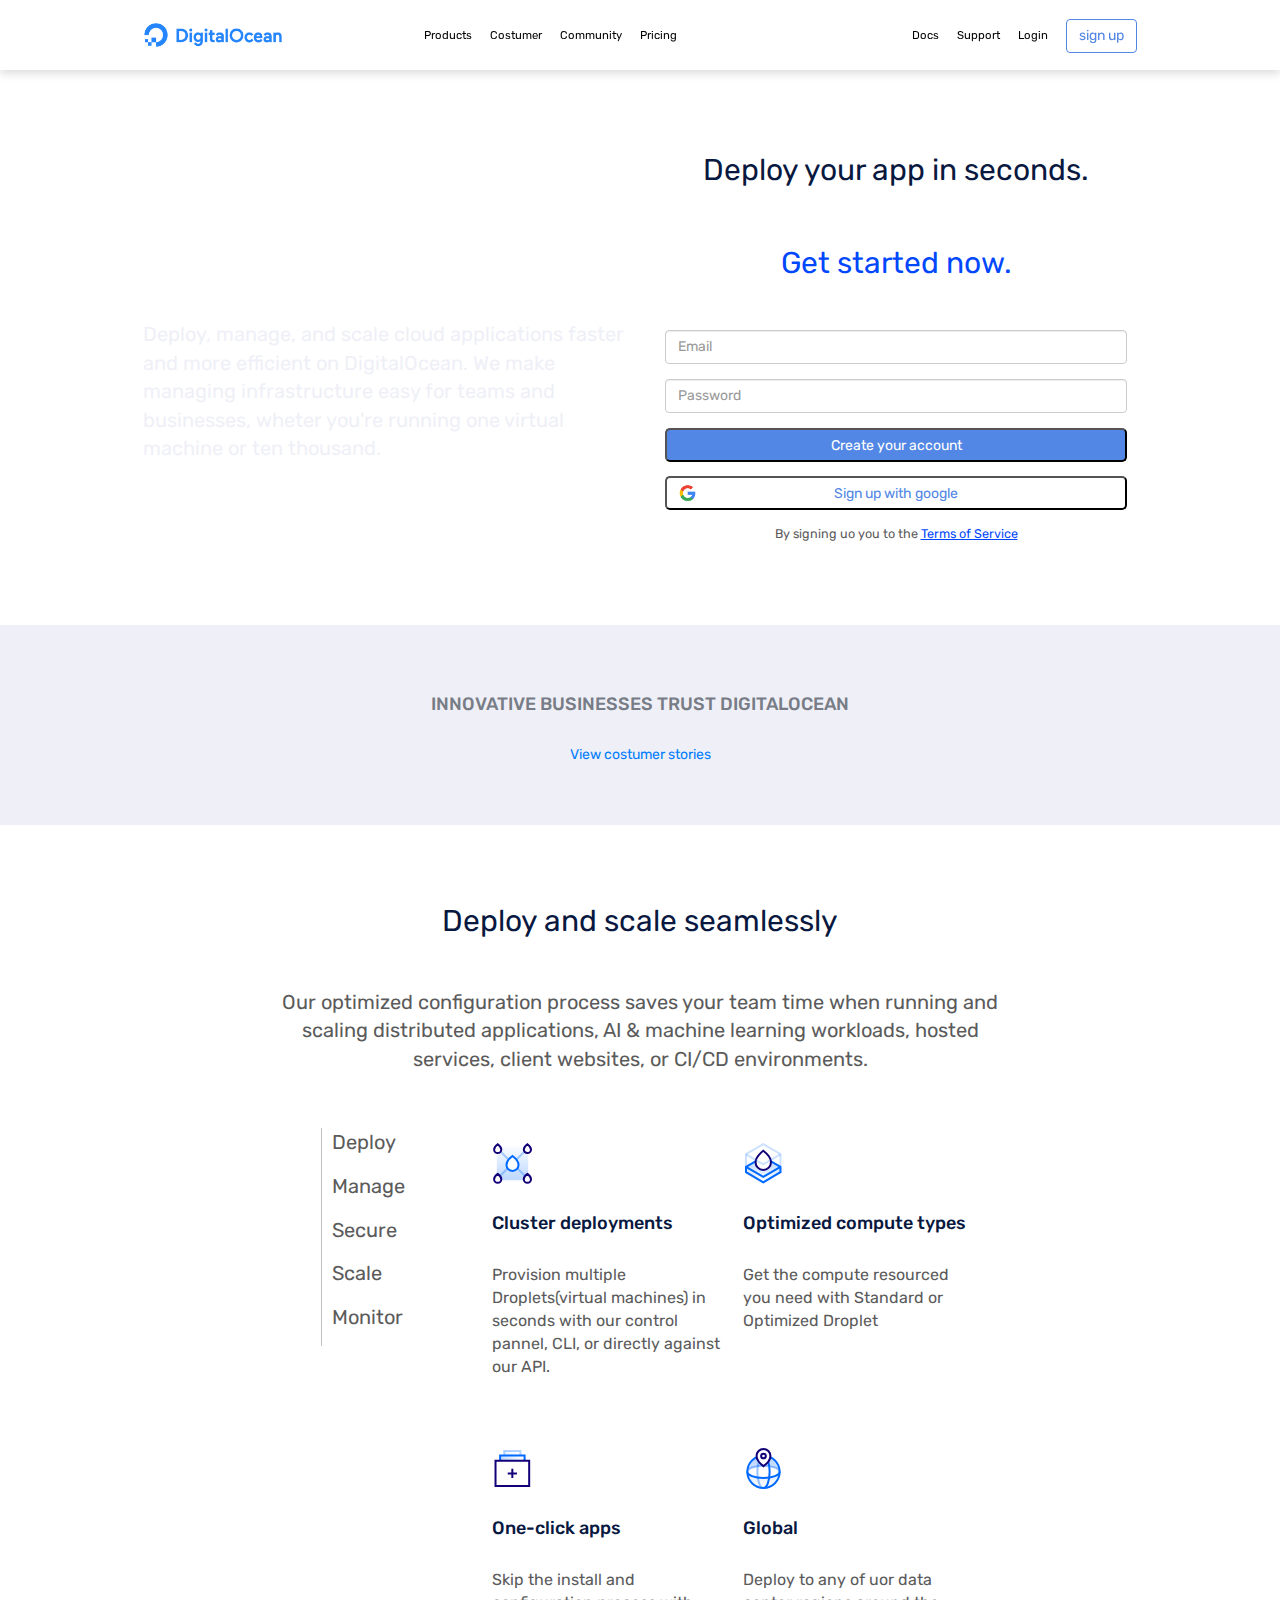
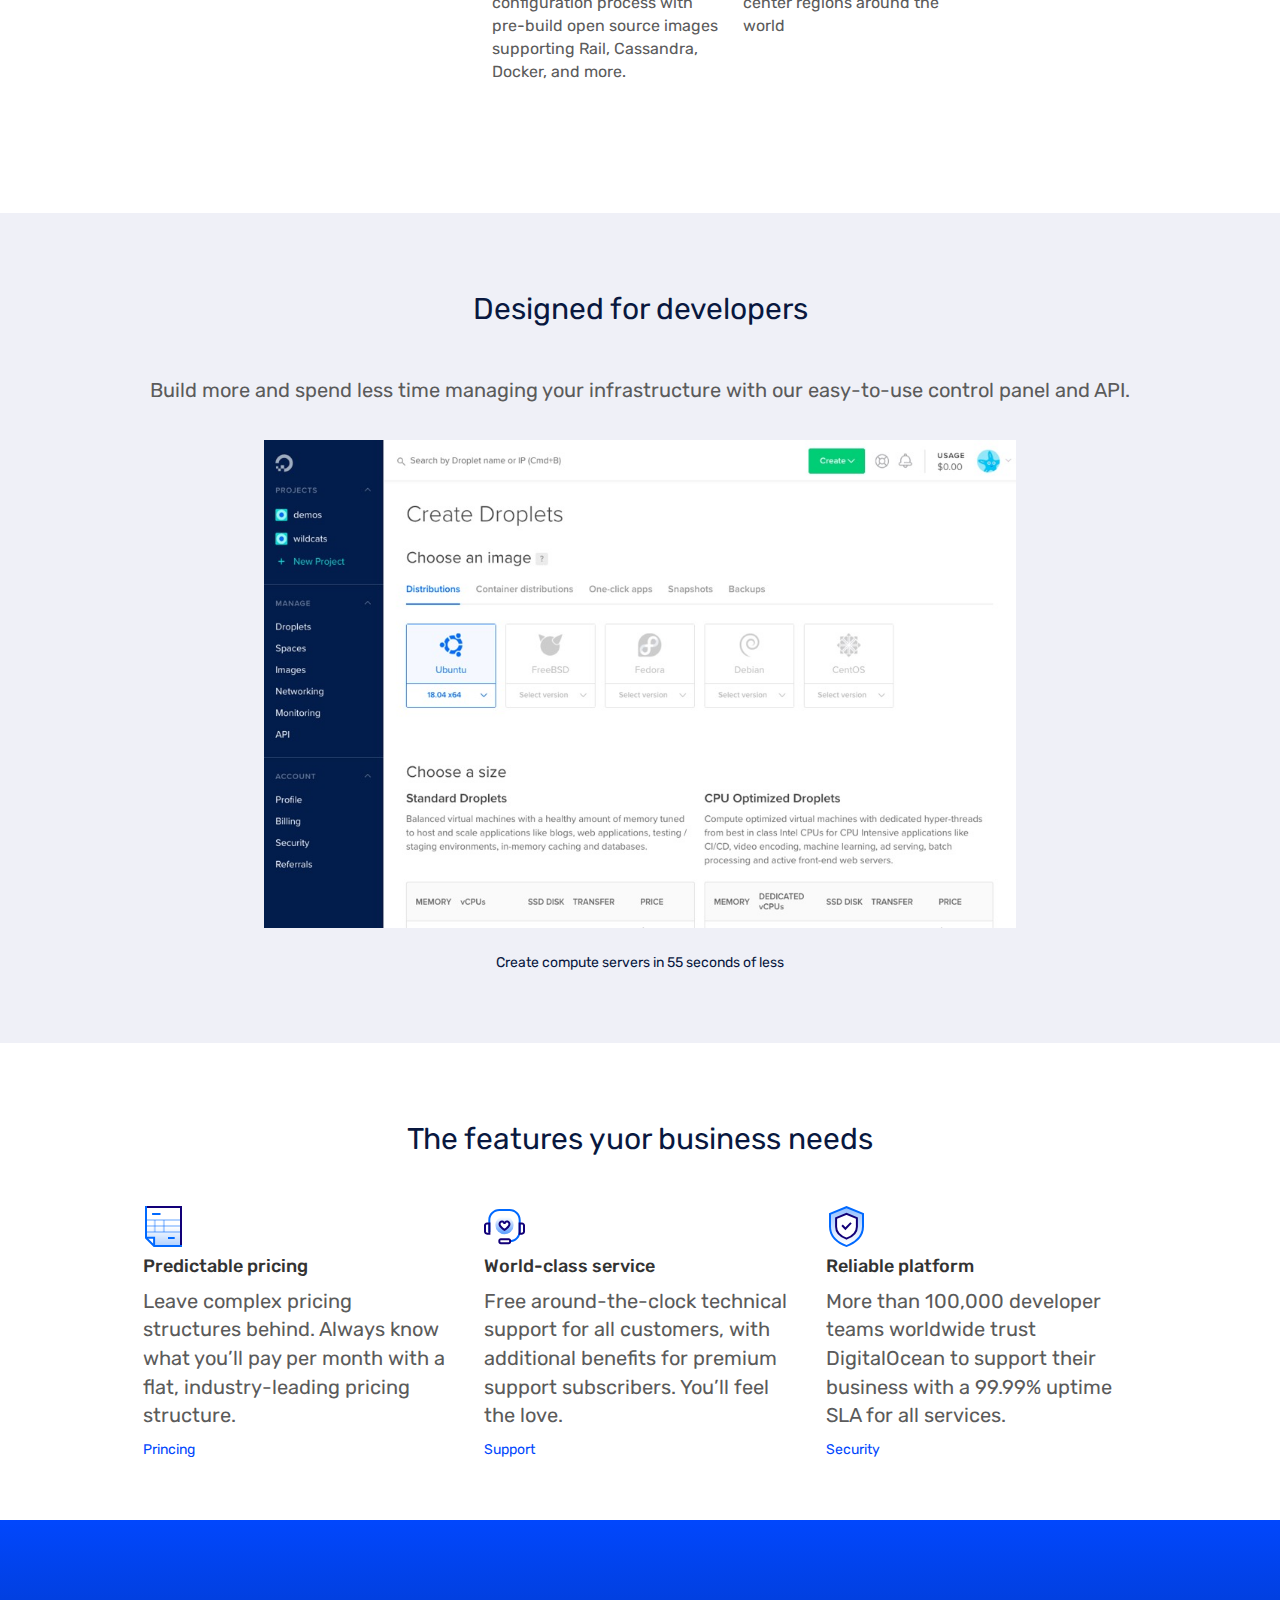
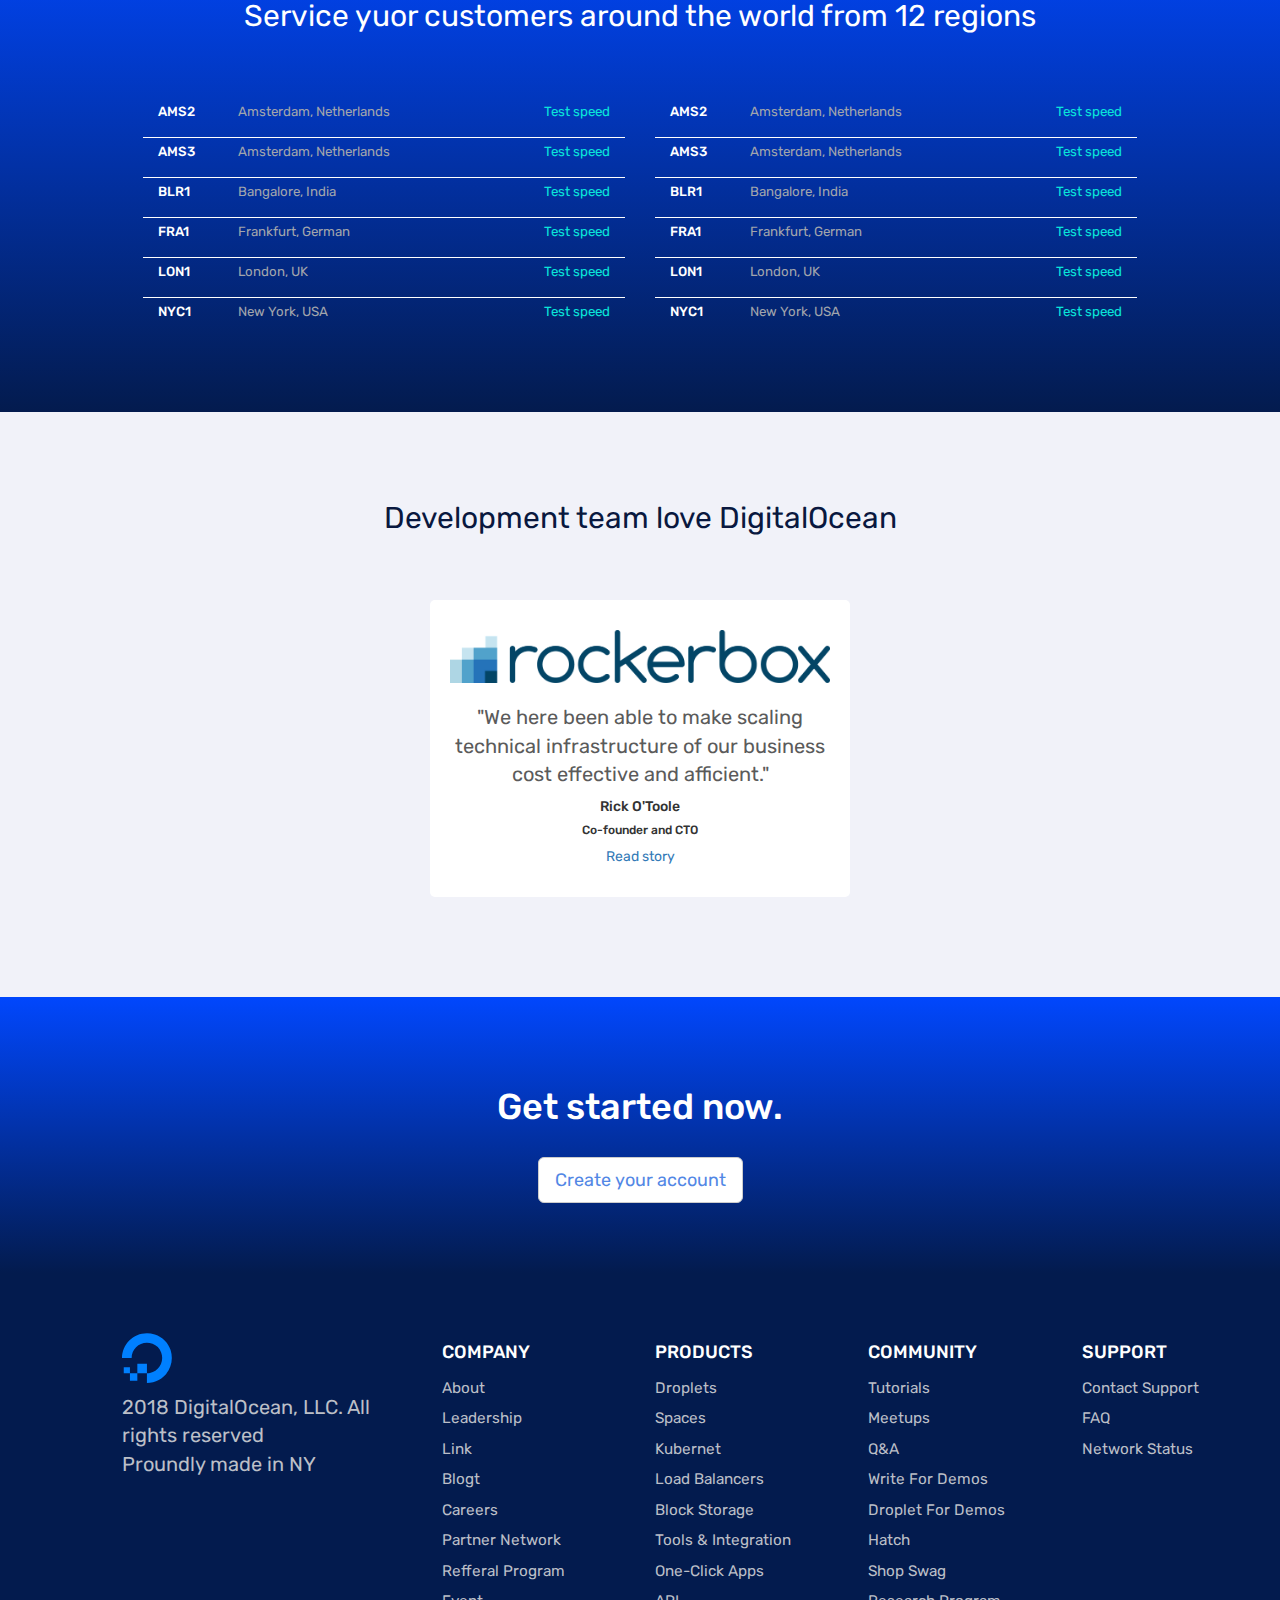
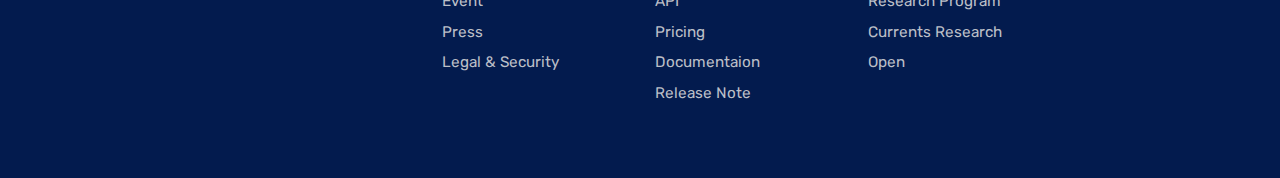
==== commit 4d14fa4a: "fine" ====
--- a/index.html
+++ b/index.html
@@ -309,67 +309,72 @@
       <!-- /get -->
     </main>
     <!-- /main -->
-    <footer id="footer">
+    <footer id="footer" class="box_footer">
       <div class="container-fluid">
         <div class="row footer_list">
-          <div class="col-xs-12 col-md-3 col-md-offset-1">
-            logo
-            <p>Lorem ipsum dolor sit amet, <br>consectetur</p>
-            icone
+          <div class="col-xs-12 col-md-3 col-md-offset-1 footer_title" >
+            <img src="img/logo-small.svg" alt="">
+            <p><i class="far fa-copyright"></i> 2018 DigitalOcean, LLC. All rights reserved <br>Proundly made in NY</p>
+            <ul>
+              <li><i class="fab fa-twitter"></i></li>
+              <li><i class="fab fa-facebook-square"></i></li>
+              <li><i class="fab fa-instagram"></i></li>
+              <li><i class="fab fa-youtube"></i></li>
+              <li><i class="fab fa-linkedin"></i></li>
+            </ul>
           </div>
           <div class="col-xs-12 col-sm-6 col-md-2">
             <h4>company</h4>
             <ul>
-              <li>About</li>
-              <li>About</li>
-              <li>About</li>
-              <li>About</li>
-              <li>About</li>
-              <li>About</li>
-              <li>About</li>
-              <li>About</li>
-              <li>About</li>
-              <li>About</li>
+              <li>about</li>
+              <li>leadership</li>
+              <li>link</li>
+              <li>blogt</li>
+              <li>careers</li>
+              <li>partner network</li>
+              <li>refferal program</li>
+              <li>event</li>
+              <li>press</li>
+              <li>legal & security</li>
             </ul>
           </div>
           <div class="col-xs-12 col-sm-6 col-md-2">
             <h4>products</h4>
             <ul>
-              <li>About</li>
-              <li>About</li>
-              <li>About</li>
-              <li>About</li>
-              <li>About</li>
-              <li>About</li>
-              <li>About</li>
-              <li>About</li>
-              <li>About</li>
-              <li>About</li>
-              <li>About</li>
+              <li>droplets</li>
+              <li>spaces</li>
+              <li>kubernet</li>
+              <li>load balancers</li>
+              <li>block storage</li>
+              <li>tools & integration</li>
+              <li>one-click apps</li>
+              <li>API</li>
+              <li>pricing</li>
+              <li>documentaion</li>
+              <li>release note</li>
             </ul>
           </div>
           <div class="col-xs-12 col-sm-6 col-md-2">
             <h4>community</h4>
             <ul>
-              <li>About</li>
-              <li>About</li>
-              <li>About</li>
-              <li>About</li>
-              <li>About</li>
-              <li>About</li>
-              <li>About</li>
-              <li>About</li>
-              <li>About</li>
-              <li>About</li>
-              <li>About</li>
+              <li>tutorials</li>
+              <li>meetups</li>
+              <li>Q&A</li>
+              <li>write for demos</li>
+              <li>droplet for demos</li>
+              <li>hatch</li>
+              <li>shop swag</li>
+              <li>research program</li>
+              <li>currents research</li>
+              <li>open</li>
             </ul>
           </div>
           <div class="col-xs-12 col-sm-6 col-md-2">
             <h4>support</h4>
             <ul>
-              <li>About</li>
-              <li>About</li>
-              <li>About</li>
+              <li>contact support</li>
+              <li>FAQ</li>
+              <li>network status</li>
 
             </ul>
           </div>
--- a/css/style.css
+++ b/css/style.css
@@ -330,19 +330,34 @@
 .box_get button:hover {
   color: #5287e5;
 }
+
 /* footer */
+.box_footer {
+  padding: 60px 0;
+  background-color: #031B4E;
+  color: #bbbfc7;
+}
+.footer_title ul li {
+  display: inline;
+  padding-right: 1em;
+  font-size: 1.7em;
+}
+.footer_title p{
+  padding-top: 10px;
+  color: #bbbfc7;
+}
 .footer_list ul {
   padding-left: 0;
+  line-height: 2em;
+  text-transform: capitalize;
+  font-size: 1.09em;
 }
 .footer_list h4 {
-  text-transform: capitalize;
+  text-transform: uppercase;
+  color: #FFF;
 }
 
 /* query */
-@media screen and (max-width: 1200px) {
-
-}
-
 
 @media screen and (min-width: 992px) {
   .wrapper_lg_70,
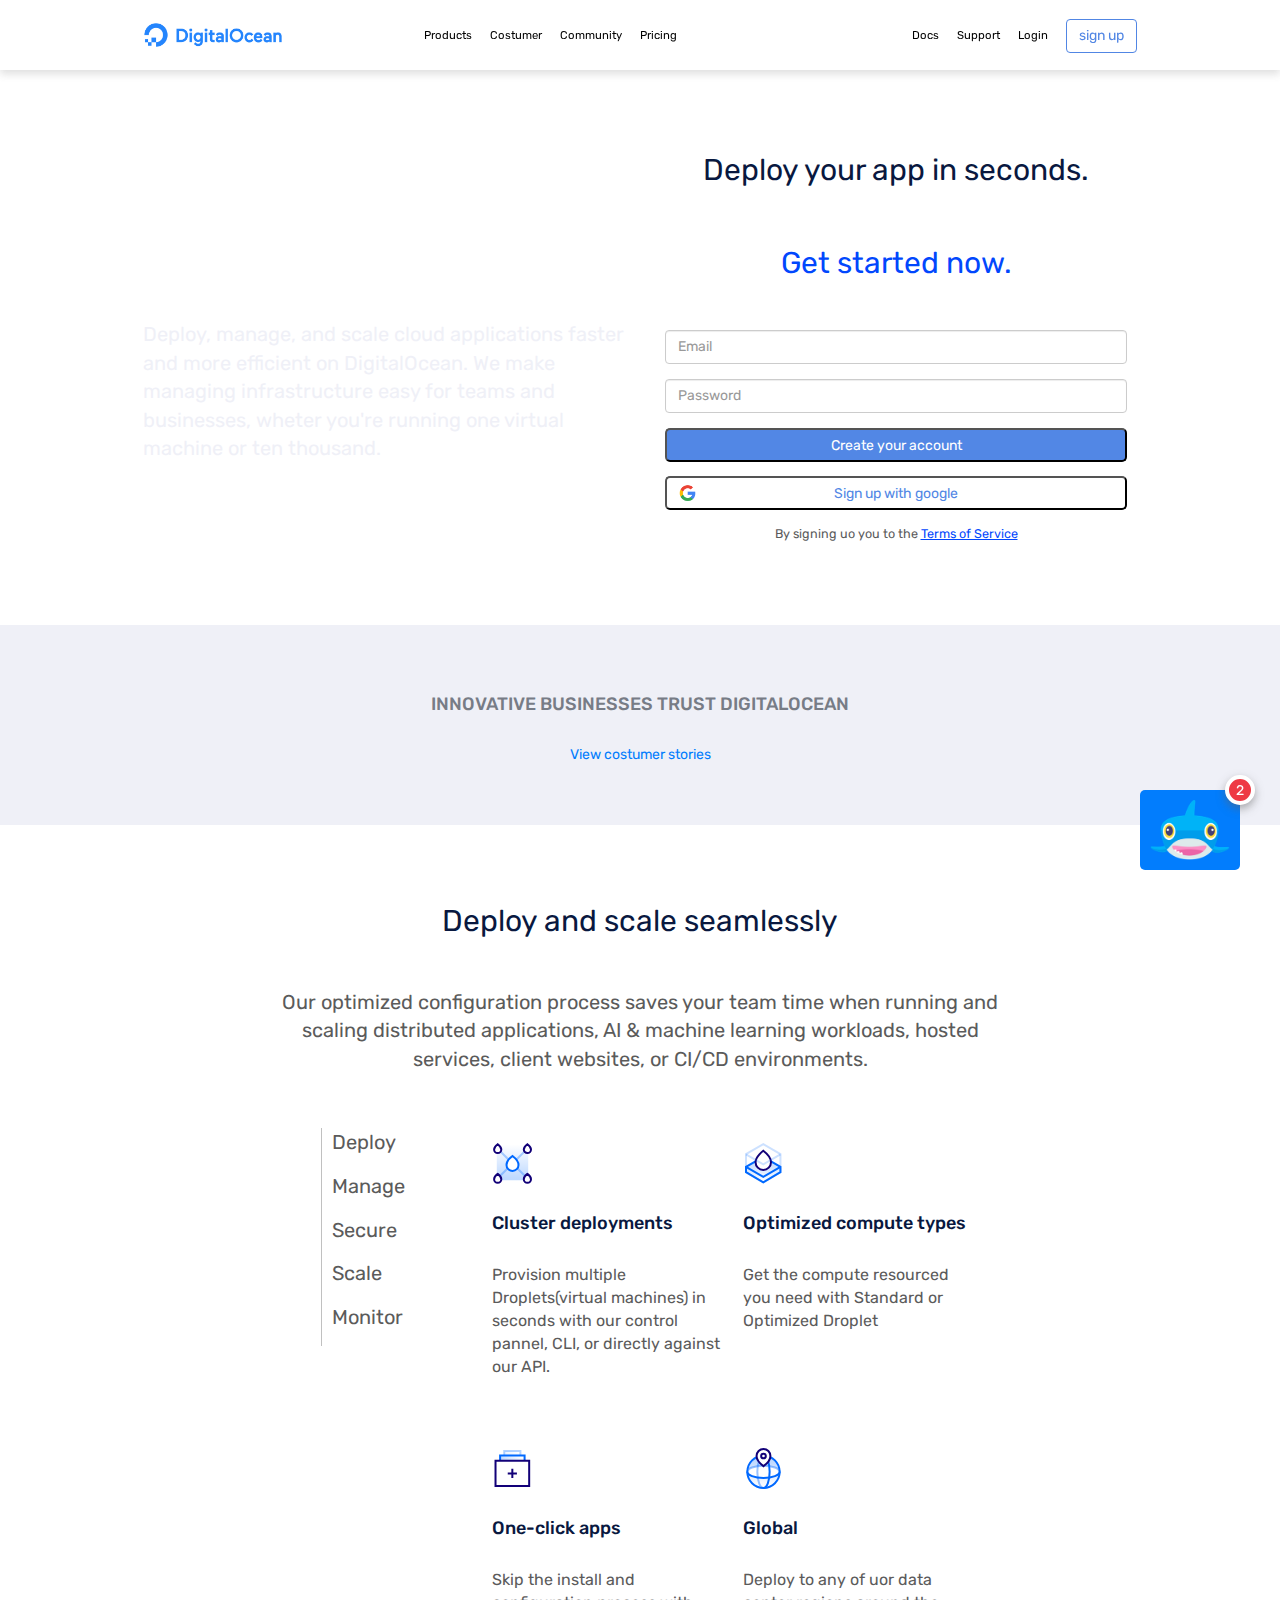
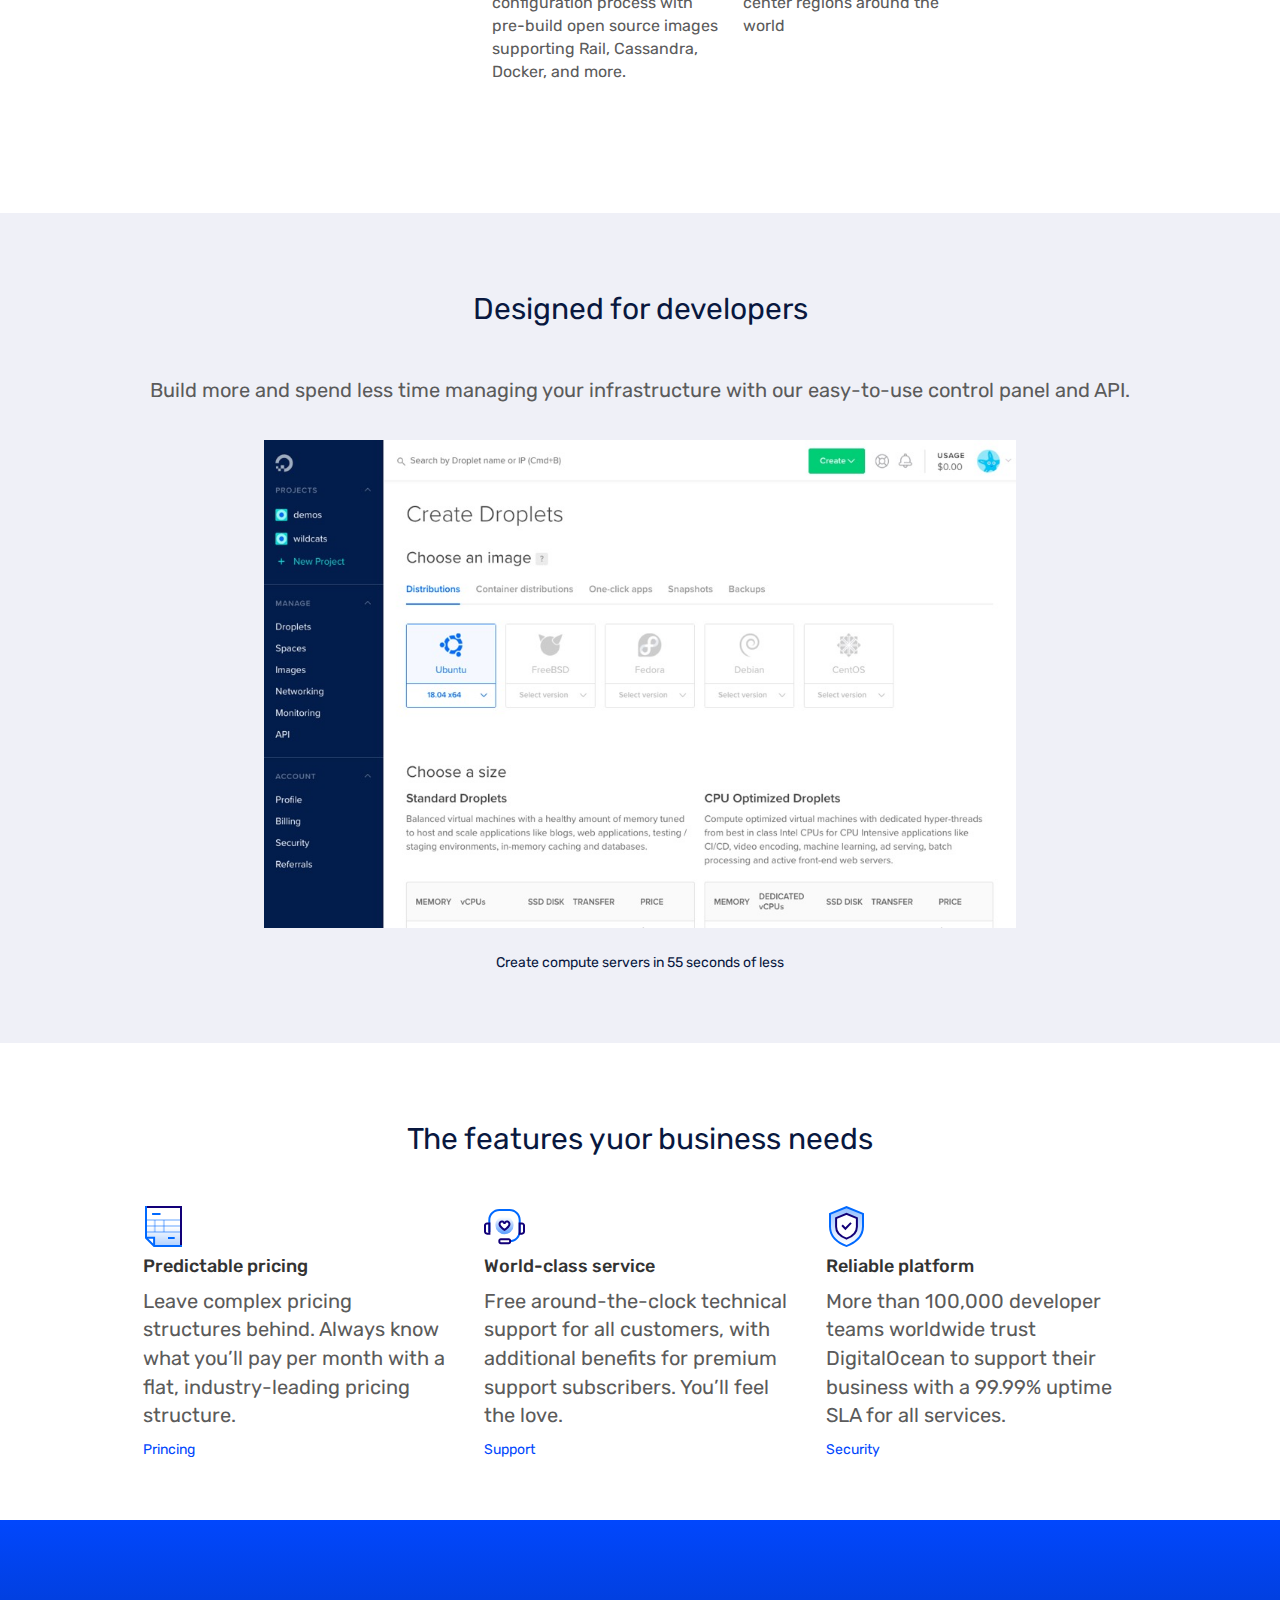
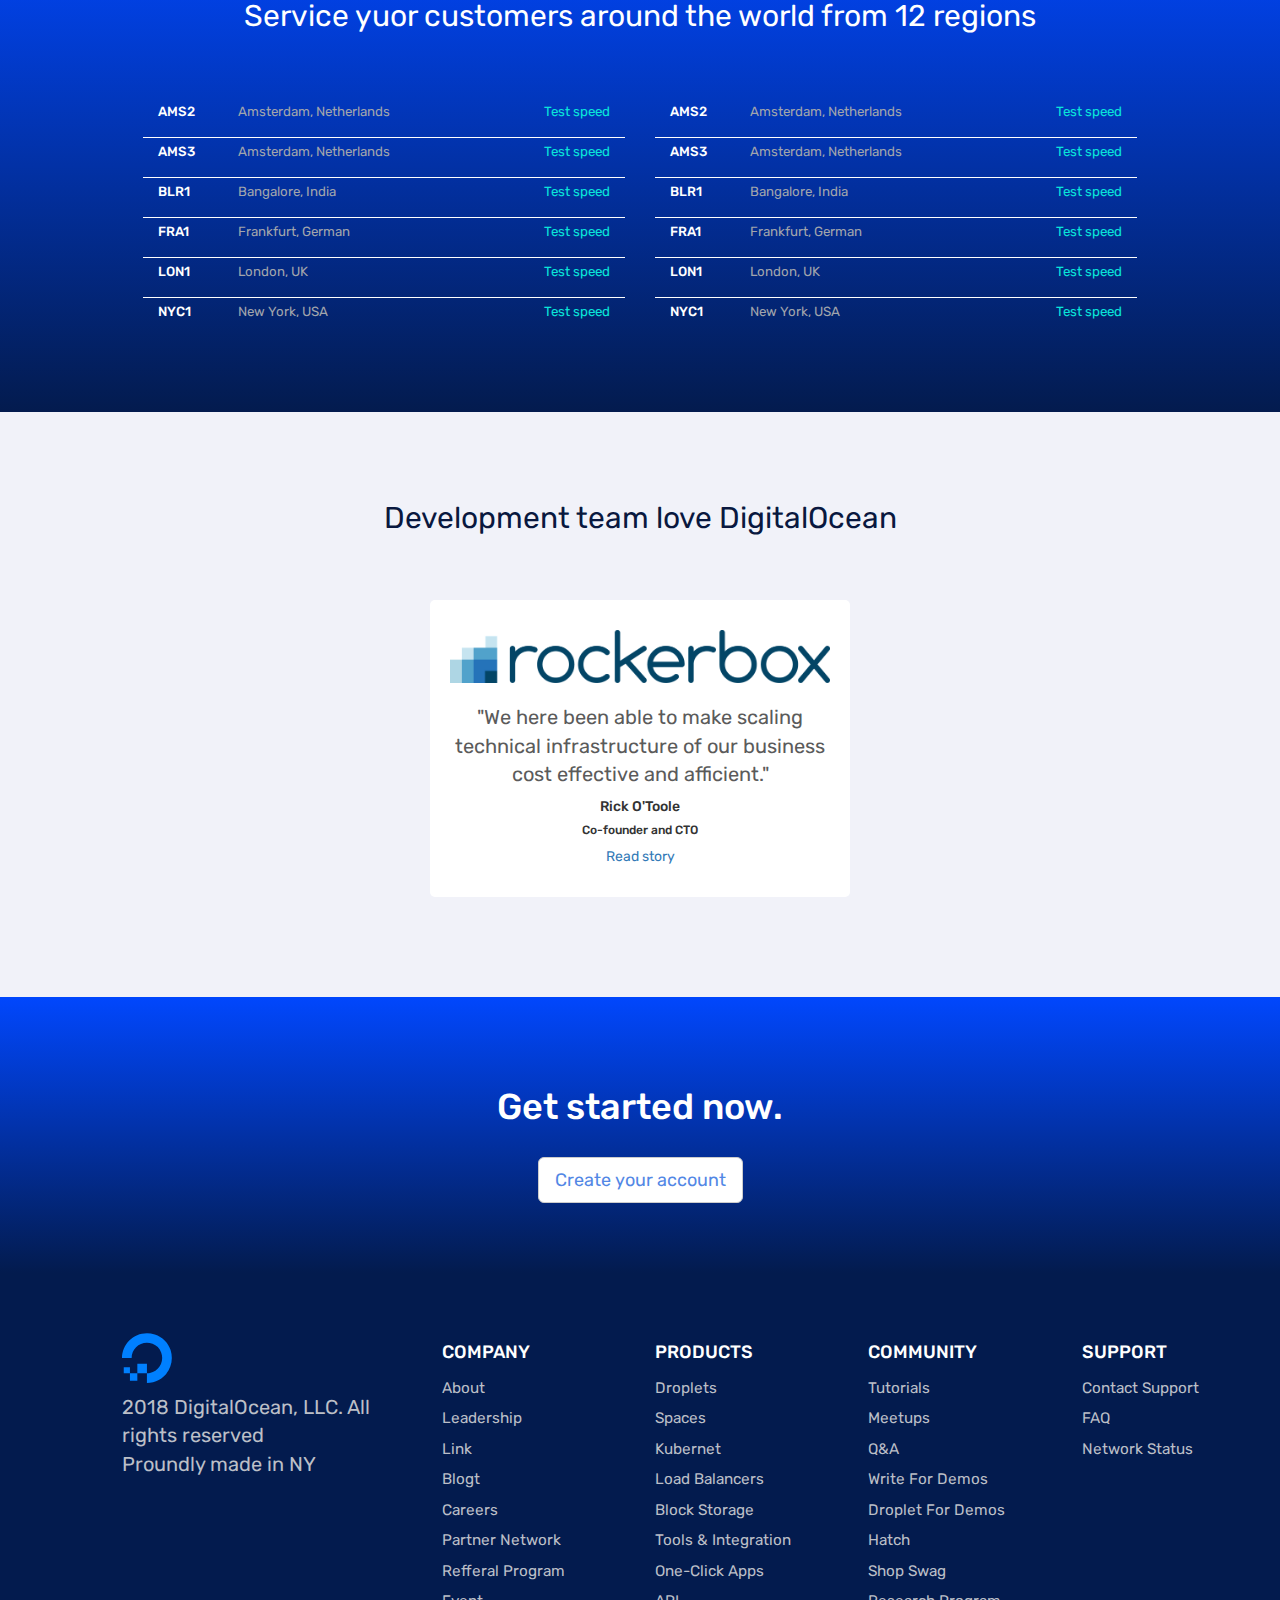
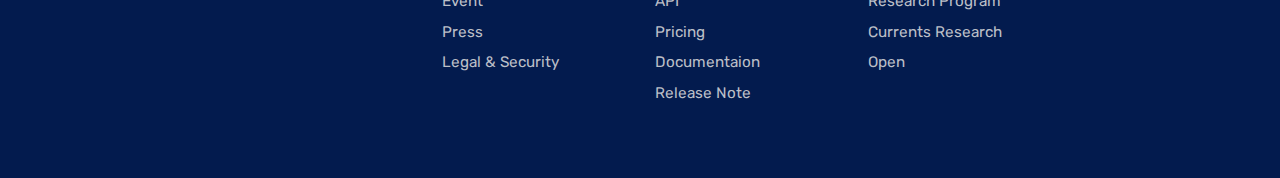
==== commit 4c54cba2: "bonus" ====
--- a/index.html
+++ b/index.html
@@ -380,7 +380,15 @@
           </div>
         </div>
       </div>
-
+      <div class="bonus">
+        <div class="bonus_img">
+          <div class="notification">
+            2
+          </div>
+          <img src="img/shark.png" alt="">
+
+        </div>
+      </div>
 
     </footer>
     <!-- /footer -->
--- a/css/style.css
+++ b/css/style.css
@@ -357,6 +357,40 @@
   color: #FFF;
 }
 
+.bonus {
+  position: fixed;
+  width: 100%;
+  bottom: 0;
+  right: 0;
+  height: 70px;
+  margin: 40px;
+  z-index: 7;
+}
+.bonus_img{
+  float: right;
+  width: 100px;
+  border-radius: 5px;
+  background-color: #027dfd;
+}
+.bonus_img .notification {
+  position: absolute;
+  width: 30px;
+  height: 30px;
+  right: 0;
+  transform: translate(50%, -50%);
+  padding: 2px;
+  text-align: center;
+  background-color: #ee3944;
+  border: 4px solid #fff;
+  border-radius: 50%;
+  color: #FFF;
+  box-shadow: 0px 4px 8px 0px rgba(97,97,97,0.5);
+}
+
+.bonus_img img{
+  max-width: 100px;
+  padding: 10px;
+}
 /* query */
 
 @media screen and (min-width: 992px) {
